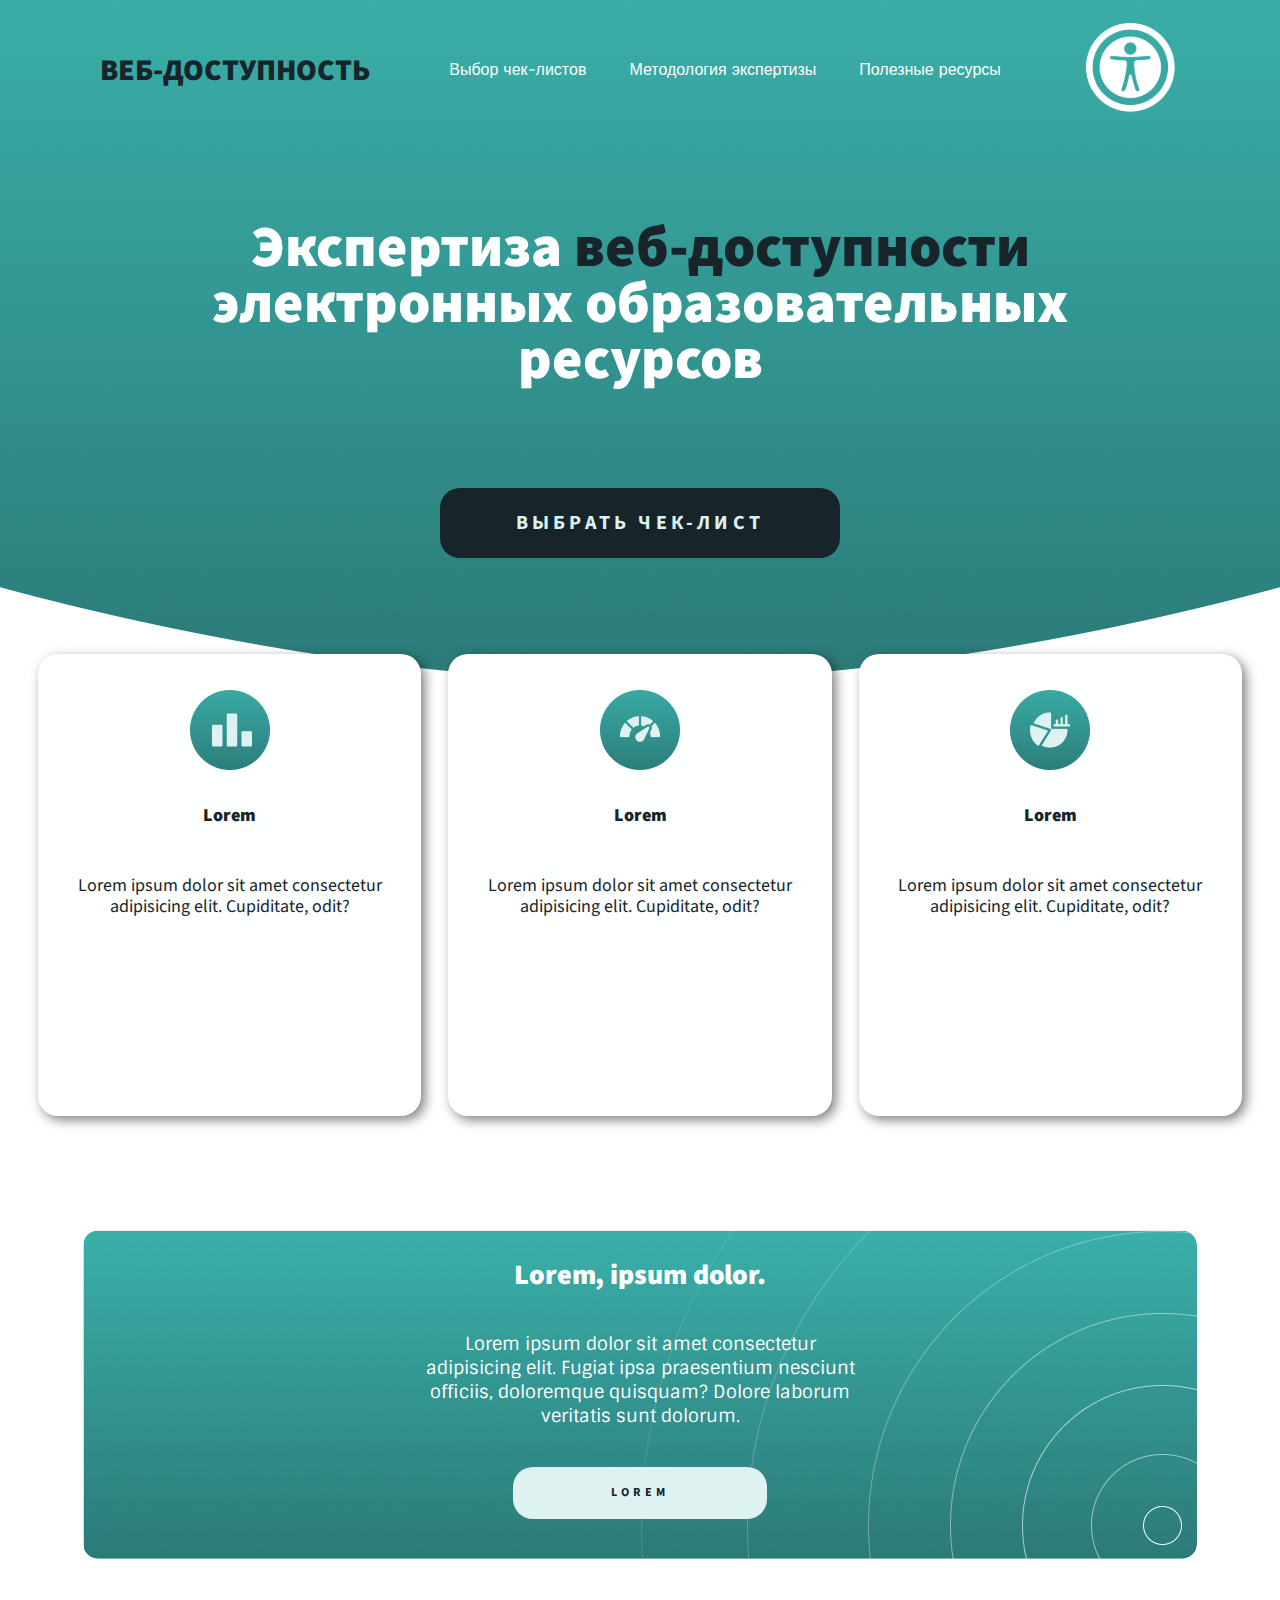
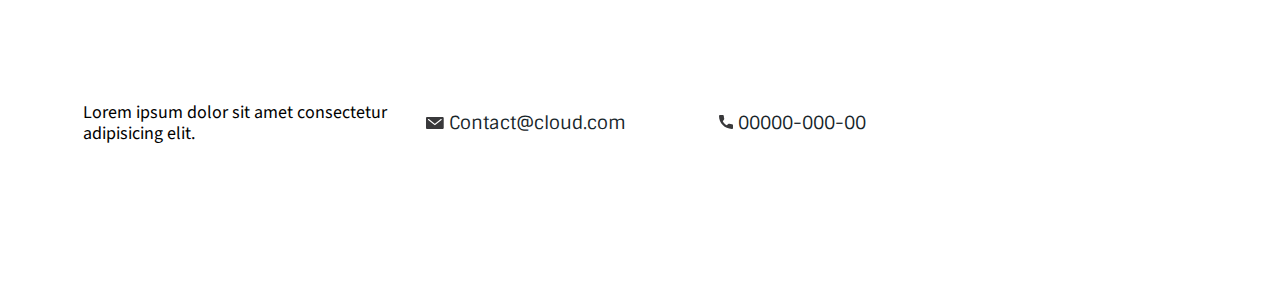
==== index.html @ 14527a28 "Change mobile adaptive" ====
<!DOCTYPE html>
<html lang="ru">
  <head>
    <meta charset="UTF-8" />
    <meta http-equiv="X-UA-Compatible" content="IE=edge" />
    <meta name="viewport" content="width=device-width, initial-scale=1.0" />
    <link rel="stylesheet" href="./css/style.css" />
    <link rel="stylesheet" href="./css/normalize.css" />
    <link rel="stylesheet" href="./scss/style.scss" />
    <title>UX_app</title>
  </head>
  <body>
    <header class="header">
      <div class="header__logo">Веб-доступность</div>
      <button class="header__m-menu" alt="icon mobile-menu"><svg width="50" height="50" viewBox="0 0 15 7" fill="none" xmlns="http://www.w3.org/2000/svg">
        <line y1="0.5" x2="10" y2="0.5" stroke="white"/>
        <line y1="3.5" x2="10" y2="3.5" stroke="white"/>
        <line y1="6.5" x2="10" y2="6.5" stroke="white"/>
        </svg>
        </button>
      <div class="header__menu">
        <div class="header__menu-item">Выбор чек-листов</div>
        <div class="header__menu-item">Методология экспертизы</div>
        <div class="header__menu-item">Полезные ресурсы</div>        
      </div>
      <button class="header__assebility">
        <img class="header__assebility-img" src="./img/assebility.svg" alt="logo: web-assebility"></img>
      </button>
    </header>
    <main class="main">
      <div class="main__title">Экспертиза <strong class="main__colorize">веб-доступности</strong>
        электронных образовательных
        ресурсов</div>
      <button class="main__button">Выбрать чек-лист</button>      
      <div class="main__cards">
        <div class="main__card">
          <img class="main__card-img" src="./img/icon1.png" alt="icon card 1">
          <div class="main__card-title">Lorem</div>
          <div class="main__card-text">Lorem ipsum dolor sit amet consectetur adipisicing elit. Cupiditate, odit?</div>          
        </div>
        <div class="main__card">
          <img class="main__card-img" src="./img/icon2.png" alt="icon card 2">
          <div class="main__card-title">Lorem</div>
          <div class="main__card-text">Lorem ipsum dolor sit amet consectetur adipisicing elit. Cupiditate, odit?</div>          
        </div>
        <div class="main__card">
          <img class="main__card-img" src="./img/icon3.png" alt="icon card 3">
          <div class="main__card-title">Lorem</div>
          <div class="main__card-text">Lorem ipsum dolor sit amet consectetur adipisicing elit. Cupiditate, odit?</div>          
        </div>
      </div>
      <div class="main__info">
        <div class="main__info-title">Lorem, ipsum dolor.</div>
        <div class="main__info-subtitle">Lorem ipsum dolor sit amet consectetur adipisicing elit. Fugiat ipsa praesentium nesciunt officiis, doloremque quisquam? Dolore laborum veritatis sunt dolorum.</div>
        <button class="main__info-button">Lorem</button>       
      </div>   
    </main>  
    <footer class="footer">
      <div class="footer__text">Lorem ipsum dolor sit amet consectetur adipisicing elit.</div>
      <div class="footer__contacts">
        <div class="footer__email">
          <img src="./img/email.svg" alt="icon email">
          Contact@cloud.com
        </div>
        <div class="footer__telephone">
          <img src="./img/tel.svg" alt="icon telephone">
          00000-000-00
        </div>                        
      </div>
    </footer>    
  </body>
  <script src= "js/script.js"></script>
</html>
---- css/style.css ----
@import url("https://fonts.googleapis.com/css2?family=Inter&family=Righteous&family=Sintony:wght@400;700&family=Source+Sans+Pro:wght@400;700;900&display=swap");
body {
  background: url(../img/BG.png) no-repeat top;
  font-family: "Source Sans Pro", sans-serif;
}

.header {
  margin-right: 100px;
  margin-left: 100px;
  margin-top: 20px;
  display: -webkit-box;
  display: -ms-flexbox;
  display: flex;
  -webkit-box-pack: justify;
      -ms-flex-pack: justify;
          justify-content: space-between;
  -webkit-box-align: center;
      -ms-flex-align: center;
          align-items: center;
  max-width: 100%;
}

@media (max-width: 1170px) {
  .header {
    margin-right: calc(20px + 80 * ((100vw - 320px) / 850));
  }
}

@media (max-width: 1170px) {
  .header {
    margin-left: calc(20px + 80 * ((100vw - 320px) / 850));
  }
}

@media (max-width: 1170px) {
  .header {
    margin-top: calc(5px + 15 * ((100vw - 320px) / 850));
  }
}

.header__logo {
  font-size: 30px;
  font-style: normal;
  font-weight: 900;
  line-height: 29px;
  text-transform: uppercase;
  color: #17252a;
}

@media (max-width: 1170px) {
  .header__logo {
    font-size: calc(8px + 22 * ((100vw - 320px) / 850));
  }
}

.header__m-menu {
  display: none;
}

@media (max-width: 992px) {
  .header__m-menu {
    display: block;
    background-color: transparent;
    border: none;
    width: 50px;
    height: 50px;
    margin-left: 45%;
    cursor: pointer;
  }
}

.header__menu {
  font-size: 16px;
  display: -webkit-box;
  display: -ms-flexbox;
  display: flex;
  -webkit-box-pack: justify;
      -ms-flex-pack: justify;
          justify-content: space-between;
  -webkit-box-align: center;
      -ms-flex-align: center;
          align-items: center;
  font-family: "Sintony", sans-serif;
  font-weight: normal;
  line-height: 24px;
  color: #feffff;
}

@media (max-width: 1170px) {
  .header__menu {
    font-size: calc(11px + 5 * ((100vw - 320px) / 850));
  }
}

@media (max-width: 992px) {
  .header__menu {
    position: absolute;
    right: 8%;
    top: 8%;
    padding: 15px;
    margin-left: 20px;
    -webkit-box-orient: vertical;
    -webkit-box-direction: normal;
        -ms-flex-direction: column;
            flex-direction: column;
    background-color: #feffff;
    color: #17252a;
    border-radius: 10px;
    opacity: 0;
    visibility: hidden;
    -webkit-transform: translateY(-20%);
            transform: translateY(-20%);
    -webkit-transition: opacity 0.5s, -webkit-transform 0.5s;
    transition: opacity 0.5s, -webkit-transform 0.5s;
    transition: opacity 0.5s, transform 0.5s;
    transition: opacity 0.5s, transform 0.5s, -webkit-transform 0.5s;
  }
}

.header__menu-item:not(:last-child) {
  padding-right: 43px;
}

@media (max-width: 1170px) {
  .header__menu-item:not(:last-child) {
    padding-right: calc(8px + 35 * ((100vw - 320px) / 850));
  }
}

@media (max-width: 992px) {
  .header__menu-item:not(:last-child) {
    padding: 0;
  }
}

.header__assebility {
  width: 100px;
  height: 100px;
  border-radius: 50%;
  border: none;
  background: transparent;
}

@media (max-width: 1170px) {
  .header__assebility {
    width: calc(40px + 60 * ((100vw - 320px) / 850));
  }
}

@media (max-width: 1170px) {
  .header__assebility {
    height: calc(40px + 60 * ((100vw - 320px) / 850));
  }
}

.header__assebility-img {
  -webkit-filter: hue-rotate(120deg) brightness(10);
          filter: hue-rotate(120deg) brightness(10);
  width: 90px;
  height: 90px;
}

@media (max-width: 1170px) {
  .header__assebility-img {
    width: calc(30px + 60 * ((100vw - 320px) / 850));
  }
}

@media (max-width: 1170px) {
  .header__assebility-img {
    height: calc(30px + 60 * ((100vw - 320px) / 850));
  }
}

.main {
  max-width: 1108px;
  margin-left: 165px;
  margin-right: 165px;
  font-family: "Source Sans Pro", sans-serif;
  display: -webkit-box;
  display: -ms-flexbox;
  display: flex;
  -webkit-box-orient: vertical;
  -webkit-box-direction: normal;
      -ms-flex-direction: column;
          flex-direction: column;
  -webkit-box-align: center;
      -ms-flex-align: center;
          align-items: center;
  margin: auto;
}

@media (max-width: 1170px) {
  .main {
    max-width: calc(300px + 808 * ((100vw - 320px) / 850));
  }
}

@media (max-width: 1170px) {
  .main {
    margin-left: calc(20px + 145 * ((100vw - 320px) / 850));
  }
}

@media (max-width: 1170px) {
  .main {
    margin-right: calc(20px + 145 * ((100vw - 320px) / 850));
  }
}

.main__title {
  font-size: 58px;
  margin-top: 100px;
  margin-bottom: 100px;
  font-weight: 900;
  line-height: 56px;
  color: #feffff;
  text-align: center;
}

@media (max-width: 1170px) {
  .main__title {
    font-size: calc(20px + 38 * ((100vw - 320px) / 850));
  }
}

@media (max-width: 1170px) {
  .main__title {
    margin-top: calc(30px + 70 * ((100vw - 320px) / 850));
  }
}

@media (max-width: 1170px) {
  .main__title {
    margin-bottom: calc(30px + 70 * ((100vw - 320px) / 850));
  }
}

.main__colorize {
  color: #17252a;
}

.main__button {
  width: 400px;
  height: 70px;
  background-color: #17252a;
  border-radius: 20px;
  border: none;
  font-weight: bold;
  font-size: 20px;
  line-height: 24px;
  text-align: center;
  letter-spacing: 4.2px;
  text-transform: uppercase;
  color: #def2f1;
}

@media (max-width: 1170px) {
  .main__button {
    width: calc(200px + 200 * ((100vw - 320px) / 850));
  }
}

@media (max-width: 1170px) {
  .main__button {
    height: calc(50px + 20 * ((100vw - 320px) / 850));
  }
}

@media (max-width: 1170px) {
  .main__button {
    font-size: calc(11px + 9 * ((100vw - 320px) / 850));
  }
}

.main__cards {
  margin-top: 96px;
  margin-left: 163px;
  margin-right: 163px;
  max-width: 94vw;
  display: -webkit-box;
  display: -ms-flexbox;
  display: flex;
  -webkit-box-pack: justify;
      -ms-flex-pack: justify;
          justify-content: space-between;
}

@media (max-width: 1170px) {
  .main__cards {
    margin-top: calc(50px + 46 * ((100vw - 320px) / 850));
  }
}

@media (max-width: 1170px) {
  .main__cards {
    margin-left: calc(60px + 103 * ((100vw - 320px) / 850));
  }
}

@media (max-width: 1170px) {
  .main__cards {
    margin-right: calc(60px + 103 * ((100vw - 320px) / 850));
  }
}

.main__card:not(:last-child) {
  margin-right: 27px;
}

@media (max-width: 1170px) {
  .main__card:not(:last-child) {
    margin-right: calc(10px + 17 * ((100vw - 320px) / 850));
  }
}

.main__card {
  width: 400px;
  height: 390px;
  padding: calc(15px + 35 * ((100vw - 320px) / 1600));
  background-color: #feffff;
  -webkit-box-shadow: 4px 4px 12px rgba(0, 0, 0, 0.5);
          box-shadow: 4px 4px 12px rgba(0, 0, 0, 0.5);
  border-radius: 20px;
  display: -webkit-box;
  display: -ms-flexbox;
  display: flex;
  -webkit-box-orient: vertical;
  -webkit-box-direction: normal;
      -ms-flex-direction: column;
          flex-direction: column;
  -webkit-box-align: center;
      -ms-flex-align: center;
          align-items: center;
}

@media (max-width: 1170px) {
  .main__card {
    width: calc(55px + 345 * ((100vw - 320px) / 850));
  }
}

@media (max-width: 1170px) {
  .main__card {
    height: calc(190px + 200 * ((100vw - 320px) / 850));
  }
}

.main__card-img {
  width: 80px;
  height: 80px;
}

@media (max-width: 1170px) {
  .main__card-img {
    width: calc(40px + 40 * ((100vw - 320px) / 850));
  }
}

@media (max-width: 1170px) {
  .main__card-img {
    height: calc(40px + 40 * ((100vw - 320px) / 850));
  }
}

.main__card-title {
  font-size: 18px;
  padding-top: 32px;
  font-weight: 900;
  line-height: 27px;
  text-align: center;
  color: #17252a;
}

@media (max-width: 1170px) {
  .main__card-title {
    font-size: calc(12px + 6 * ((100vw - 320px) / 850));
  }
}

@media (max-width: 1170px) {
  .main__card-title {
    padding-top: calc(15px + 17 * ((100vw - 320px) / 850));
  }
}

.main__card-text {
  font-size: 18px;
  padding-top: 47px;
  text-align: center;
  color: #17252a;
}

@media (max-width: 1170px) {
  .main__card-text {
    font-size: calc(12px + 6 * ((100vw - 320px) / 850));
  }
}

@media (max-width: 1170px) {
  .main__card-text {
    padding-top: calc(20px + 27 * ((100vw - 320px) / 850));
  }
}

.main__info {
  width: 1114px;
  height: 329px;
  margin-top: 114px;
  background: url(../img/BG-info.png) no-repeat;
  border-radius: 15px;
  display: -webkit-box;
  display: -ms-flexbox;
  display: flex;
  -webkit-box-orient: vertical;
  -webkit-box-direction: normal;
      -ms-flex-direction: column;
          flex-direction: column;
  -webkit-box-pack: justify;
      -ms-flex-pack: justify;
          justify-content: space-between;
  -webkit-box-align: center;
      -ms-flex-align: center;
          align-items: center;
}

@media (max-width: 1170px) {
  .main__info {
    width: calc(280px + 834 * ((100vw - 320px) / 850));
  }
}

@media (max-width: 1170px) {
  .main__info {
    height: calc(200px + 129 * ((100vw - 320px) / 850));
  }
}

@media (max-width: 1170px) {
  .main__info {
    margin-top: calc(60px + 54 * ((100vw - 320px) / 850));
  }
}

.main__info-title {
  padding-top: calc(7px + 33 * ((100vw - 320px) / 1600));
  font-size: 28px;
  font-weight: 900;
  line-height: 36px;
  text-align: center;
  letter-spacing: -0.1px;
  color: #feffff;
}

@media (max-width: 1170px) {
  .main__info-title {
    font-size: calc(14px + 14 * ((100vw - 320px) / 850));
  }
}

.main__info-subtitle {
  font-size: 18px;
  width: 441px;
  font-family: "Sintony", sans-serif;
  font-weight: normal;
  line-height: 24px;
  text-align: center;
  color: #feffff;
}

@media (max-width: 1170px) {
  .main__info-subtitle {
    font-size: calc(10px + 8 * ((100vw - 320px) / 850));
  }
}

@media (max-width: 1170px) {
  .main__info-subtitle {
    width: calc(300px + 141 * ((100vw - 320px) / 850));
  }
}

.main__info-button {
  width: 254px;
  height: 52px;
  margin-bottom: 40px;
  font-size: calc(8px + 7 * ((100vw - 320px) / 1600));
  font-family: "Source Sans Pro", sans-serif;
  background-color: #def2f1;
  border-radius: 20px;
  border: none;
  font-weight: bold;
  line-height: 24px;
  text-align: center;
  letter-spacing: 4.2px;
  text-transform: uppercase;
  color: #17252a;
}

@media (max-width: 1170px) {
  .main__info-button {
    width: calc(112px + 142 * ((100vw - 320px) / 850));
  }
}

@media (max-width: 1170px) {
  .main__info-button {
    height: calc(31px + 21 * ((100vw - 320px) / 850));
  }
}

@media (max-width: 1170px) {
  .main__info-button {
    margin-bottom: calc(20px + 20 * ((100vw - 320px) / 850));
  }
}

.footer {
  width: 1114px;
  height: 329px;
  display: -webkit-box;
  display: -ms-flexbox;
  display: flex;
  -webkit-box-align: center;
      -ms-flex-align: center;
          align-items: center;
  margin: auto;
}

@media (max-width: 1170px) {
  .footer {
    width: calc(280px + 834 * ((100vw - 320px) / 850));
  }
}

@media (max-width: 1170px) {
  .footer {
    height: calc(100px + 229 * ((100vw - 320px) / 850));
  }
}

.footer__text {
  width: 308px;
  font-size: 18px;
}

@media (max-width: 1170px) {
  .footer__text {
    width: calc(300px + 8 * ((100vw - 320px) / 850));
  }
}

@media (max-width: 1170px) {
  .footer__text {
    font-size: calc(10px + 8 * ((100vw - 320px) / 850));
  }
}

.footer__contacts {
  margin-left: 35px;
  font-size: 18px;
  display: -webkit-box;
  display: -ms-flexbox;
  display: flex;
  -webkit-box-pack: justify;
      -ms-flex-pack: justify;
          justify-content: space-between;
  font-family: "Sintony", sans-serif;
  line-height: 27px;
  color: #17252a;
}

@media (max-width: 1170px) {
  .footer__contacts {
    margin-left: calc(15px + 20 * ((100vw - 320px) / 850));
  }
}

@media (max-width: 1170px) {
  .footer__contacts {
    font-size: calc(8px + 10 * ((100vw - 320px) / 850));
  }
}

.footer__email {
  margin-right: 93px;
}

@media (max-width: 1170px) {
  .footer__email {
    margin-right: calc(13px + 80 * ((100vw - 320px) / 850));
  }
}

.footer__telephone {
  margin-right: 93px;
}

@media (max-width: 1170px) {
  .footer__telephone {
    margin-right: calc(13px + 80 * ((100vw - 320px) / 850));
  }
}

.hidden {
  display: none;
}

.is-open {
  opacity: 70%;
  visibility: visible;
  -webkit-transform: translateY(0);
          transform: translateY(0);
}
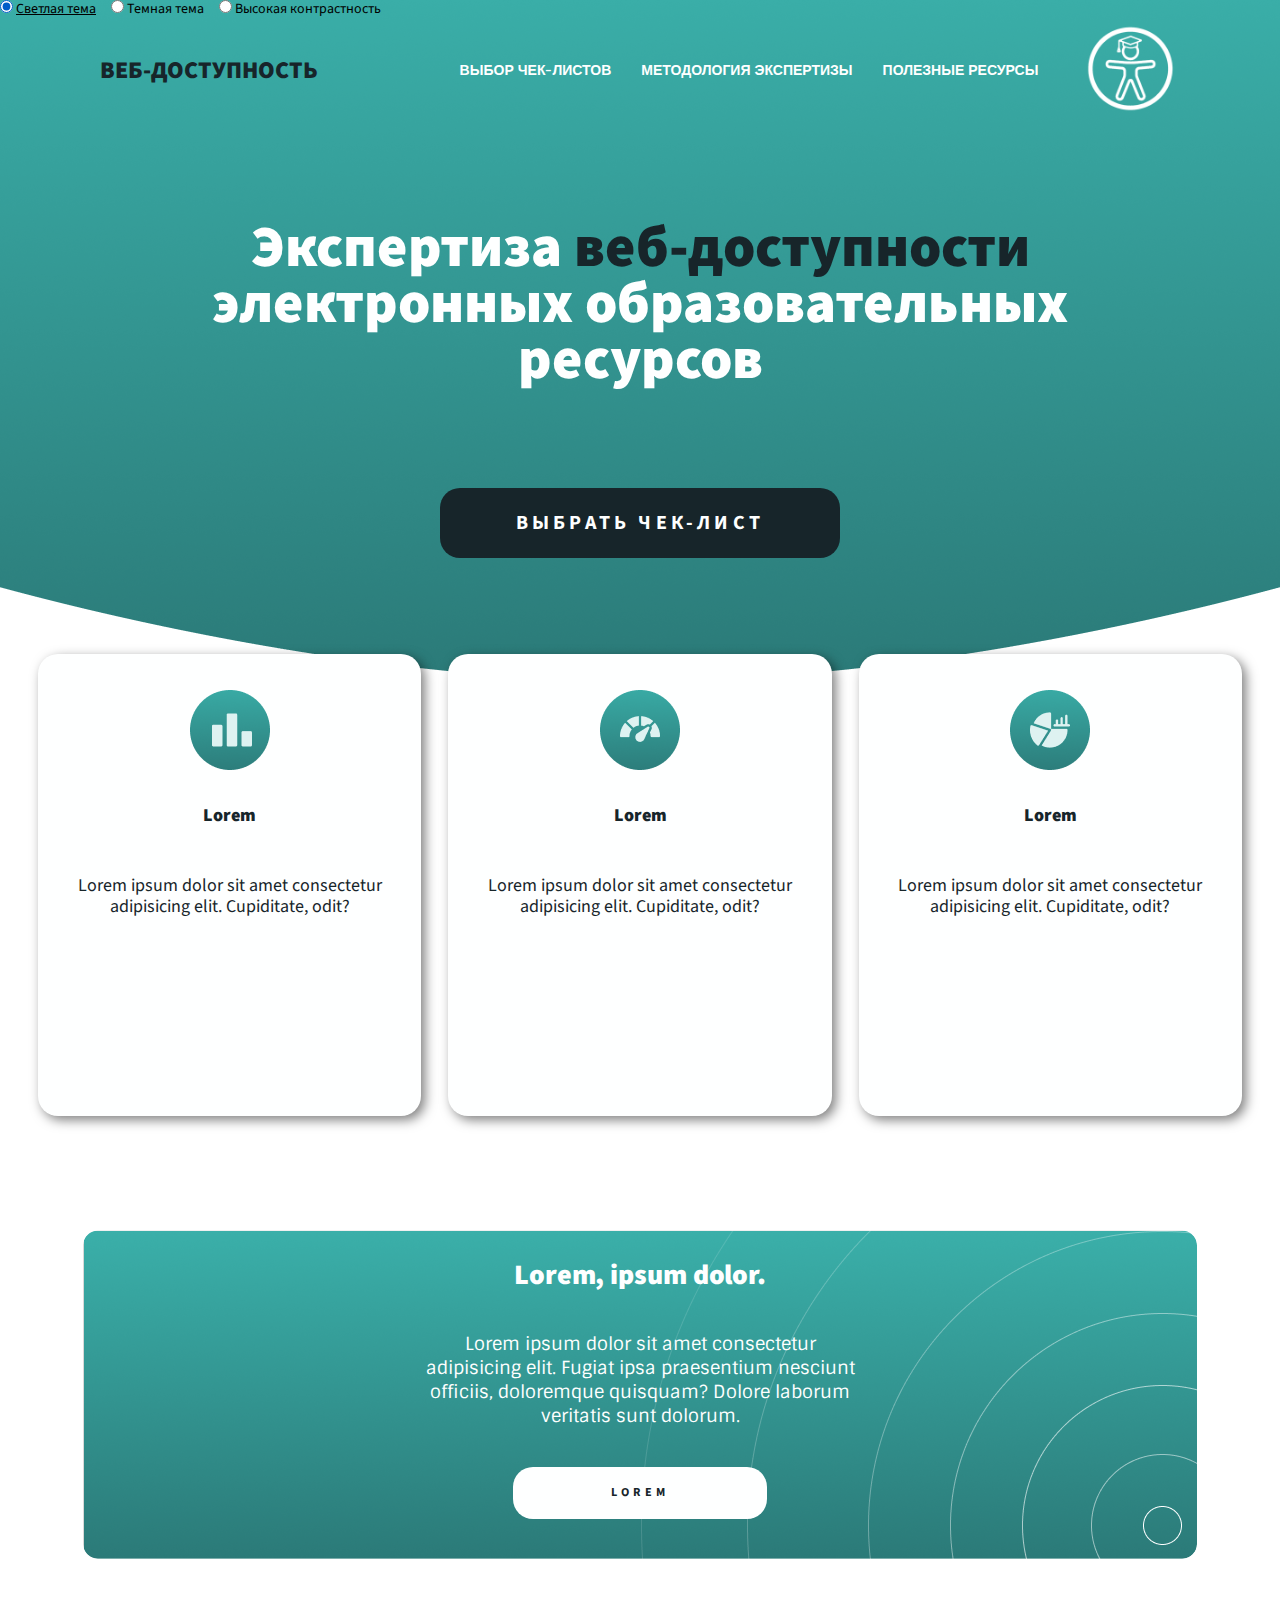
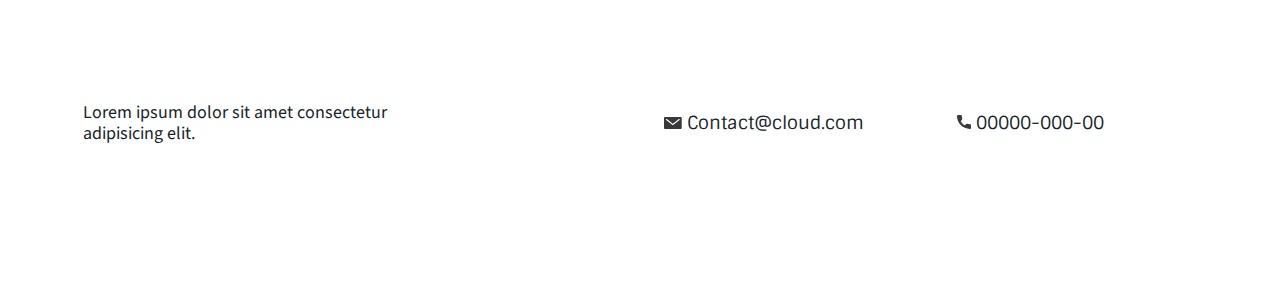
==== commit e0f22ac0: "Add themes, create check-page" ====
--- a/index.html
+++ b/index.html
@@ -9,9 +9,17 @@
     <link rel="stylesheet" href="./scss/style.scss" />
     <title>UX_app</title>
   </head>
-  <body>
+  <body id="main-page">
+    <div class="check-theme">
+      <input type="radio" name="theme" id="themeChoice1" value="light" class="theme-btn" checked>
+      <label for="themeChoice1" class="check-theme__label" id="themeChoice1-label">Светлая тема</label>
+      <input type="radio" name="theme" id="themeChoice2" value="dark" class="theme-btn" >
+      <label for="themeChoice2" class="check-theme__label" id="themeChoice2-label">Темная тема</label>
+      <input type="radio" name="theme" id="themeChoice3" value="contrast" class="theme-btn">
+      <label for="themeChoice3" class="check-theme__label" id="themeChoice3-label">Высокая контрастность</label>
+    </div>
     <header class="header">
-      <div class="header__logo">Веб-доступность</div>
+      <div class="header__logo"><a href="./index.html" class="link">Веб-доступность</a></div>
       <button class="header__m-menu" alt="icon mobile-menu"><svg width="50" height="50" viewBox="0 0 15 7" fill="none" xmlns="http://www.w3.org/2000/svg">
         <line y1="0.5" x2="10" y2="0.5" stroke="white"/>
         <line y1="3.5" x2="10" y2="3.5" stroke="white"/>
@@ -19,19 +27,20 @@
         </svg>
         </button>
       <div class="header__menu">
-        <div class="header__menu-item">Выбор чек-листов</div>
-        <div class="header__menu-item">Методология экспертизы</div>
-        <div class="header__menu-item">Полезные ресурсы</div>        
+        <div class="header__menu-item"><a class="link" href="./chek-page.html">Выбор чек-листов</a></div>
+        <div class="header__menu-item"><a href="#" class="link">Методология экспертизы</a></div>
+        <div class="header__menu-item"><a href="#" class="link">Полезные ресурсы</a></div>        
       </div>
-      <button class="header__assebility">
-        <img class="header__assebility-img" src="./img/assebility.svg" alt="logo: web-assebility"></img>
-      </button>
+        <button class="header__accessibility">
+          <img class="header__accessibility-img" src="./img/logo-ws.png" alt="логотип веб-доступности"></img>
+        </button>
+ 
     </header>
     <main class="main">
-      <div class="main__title">Экспертиза <strong class="main__colorize">веб-доступности</strong>
+      <div class="main__title">Экспертиза <strong class="colorize">веб-доступности</strong>
         электронных образовательных
         ресурсов</div>
-      <button class="main__button">Выбрать чек-лист</button>      
+      <button class="main__button" onclick="document.location='chek-page.html'">Выбрать чек-лист</button>      
       <div class="main__cards">
         <div class="main__card">
           <img class="main__card-img" src="./img/icon1.png" alt="icon card 1">
@@ -52,7 +61,7 @@
       <div class="main__info">
         <div class="main__info-title">Lorem, ipsum dolor.</div>
         <div class="main__info-subtitle">Lorem ipsum dolor sit amet consectetur adipisicing elit. Fugiat ipsa praesentium nesciunt officiis, doloremque quisquam? Dolore laborum veritatis sunt dolorum.</div>
-        <button class="main__info-button">Lorem</button>       
+        <button class="main__info-button" onclick="document.location='#'">Lorem</button>       
       </div>   
     </main>  
     <footer class="footer">
--- a/css/style.css
+++ b/css/style.css
@@ -1,13 +1,383 @@
 @import url("https://fonts.googleapis.com/css2?family=Inter&family=Righteous&family=Sintony:wght@400;700&family=Source+Sans+Pro:wght@400;700;900&display=swap");
+@import url("./light-mode.scss");
+.light-theme #main-page {
+  background: url(../img/BG.png) no-repeat top;
+}
+
+.light-theme #themeChoice1-label {
+  text-decoration: underline;
+}
+
+.light-theme #check-header {
+  background: url(../img/bg-check.png) no-repeat top;
+}
+
+.light-theme .header__logo {
+  color: #17252a;
+}
+
+.light-theme .header__menu {
+  color: #feffff;
+}
+
+@media (max-width: 992px) {
+  .light-theme .header__menu {
+    background-color: #feffff;
+    color: #17252a;
+  }
+}
+
+.light-theme .main__title {
+  color: #feffff;
+}
+
+.light-theme .main__button {
+  background-color: #17252a;
+  color: #feffff;
+}
+
+.light-theme .main__card {
+  background-color: #feffff;
+  -webkit-box-shadow: 4px 4px 12px rgba(0, 0, 0, 0.5);
+          box-shadow: 4px 4px 12px rgba(0, 0, 0, 0.5);
+}
+
+.light-theme .main__card-title {
+  color: #17252a;
+}
+
+.light-theme .main__card-text {
+  color: #17252a;
+}
+
+.light-theme .main__info {
+  background: url(../img/BG-info.png) no-repeat;
+}
+
+.light-theme .main__info-title {
+  color: #feffff;
+}
+
+.light-theme .main__info-subtitle {
+  color: #feffff;
+}
+
+.light-theme .main__info-button {
+  background-color: #feffff;
+  color: #17252a;
+}
+
+.light-theme .colorize {
+  color: #17252a;
+}
+
+.light-theme .main-check__title {
+  color: #2b7a78;
+}
+
+.light-theme .main-check__points-title {
+  color: #feffff;
+}
+
+.light-theme .main-check__points {
+  background-color: #2b7a78;
+}
+
+.light-theme .main-check__point {
+  background-color: #feffff;
+}
+
+.light-theme .main-check__point-label {
+  color: #17252a;
+}
+
+.light-theme .main-check__generate-btn {
+  color: #def2f1;
+  background-color: #17252a;
+}
+
+.light-theme .footer__text {
+  color: #17252a;
+}
+
+.light-theme .footer__contacts {
+  color: #17252a;
+}
+
+.dark-theme {
+  background-color: #17252a;
+}
+
+.dark-theme #main-page {
+  background: url(../img/BG.png) no-repeat top;
+}
+
+.dark-theme #themeChoice2-label {
+  text-decoration: underline;
+}
+
+.dark-theme #check-header {
+  background: url(../img/bg-check.png) no-repeat top;
+}
+
+.dark-theme .header__logo {
+  color: #17252a;
+}
+
+.dark-theme .header__menu {
+  color: #17252a;
+}
+
+@media (max-width: 1200px) {
+  .dark-theme .header__menu {
+    background-color: #17252a;
+    color: #feffff;
+  }
+}
+
+.dark-theme .main__title {
+  color: #17252a;
+}
+
+.dark-theme .main__button {
+  background-color: #17252a;
+  color: #c7c7c7;
+}
+
+.dark-theme .main__card {
+  background-color: #17252a;
+  -webkit-box-shadow: 1px 1px 15px rgba(255, 255, 255, 0.5);
+          box-shadow: 1px 1px 15px rgba(255, 255, 255, 0.5);
+}
+
+.dark-theme .main__card-title {
+  color: #feffff;
+}
+
+.dark-theme .main__card-text {
+  color: #feffff;
+}
+
+.dark-theme .main__info {
+  background: url(../img/BG-info.png) no-repeat;
+}
+
+.dark-theme .main__info-title {
+  color: #17252a;
+}
+
+.dark-theme .main__info-subtitle {
+  color: #17252a;
+}
+
+.dark-theme .main__info-button {
+  background-color: #17252a;
+  color: #feffff;
+}
+
+.dark-theme .colorize {
+  color: #feffff;
+}
+
+.dark-theme .main-check__btn-back {
+  -webkit-filter: invert(100);
+          filter: invert(100);
+}
+
+.dark-theme .main-check__title {
+  color: #feffff;
+}
+
+.dark-theme .main-check__points-title {
+  color: #17252a;
+}
+
+.dark-theme .main-check__points {
+  background-color: #225f5d;
+}
+
+.dark-theme .main-check__point {
+  background-color: #17252a;
+}
+
+.dark-theme .main-check .point-info-img {
+  -webkit-filter: invert(100);
+          filter: invert(100);
+}
+
+.dark-theme .main-check__point-label {
+  color: #feffff;
+}
+
+.dark-theme .main-check__generate-btn {
+  color: #def2f1;
+  background-color: #17252a;
+}
+
+.dark-theme .footer__text {
+  color: #feffff;
+}
+
+.dark-theme .footer__contacts {
+  color: #feffff;
+}
+
+.contrast-theme {
+  background-color: black;
+}
+
+.contrast-theme .check-theme {
+  color: lime;
+}
+
+.contrast-theme #themeChoice3-label {
+  text-decoration: underline;
+}
+
+.contrast-theme .header {
+  background-color: black;
+  border-bottom: 1px solid white;
+}
+
+.contrast-theme .header__logo {
+  color: yellow;
+}
+
+.contrast-theme .header__menu {
+  color: orange;
+}
+
+@media (max-width: 1200px) {
+  .contrast-theme .header__menu {
+    background-color: black;
+    color: yellow;
+  }
+}
+
+.contrast-theme .main__title {
+  color: yellow;
+}
+
+.contrast-theme .main__button {
+  background-color: red;
+  color: white;
+}
+
+.contrast-theme .main__card {
+  background-color: black;
+  -webkit-box-shadow: 1px 1px 15px rgba(255, 255, 255, 0.5);
+          box-shadow: 1px 1px 15px rgba(255, 255, 255, 0.5);
+}
+
+.contrast-theme .main__card-title {
+  color: yellow;
+}
+
+.contrast-theme .main__card-text {
+  color: lime;
+}
+
+.contrast-theme .main__info {
+  background-color: black;
+  border: 2px solid white;
+}
+
+.contrast-theme .main__info-title {
+  color: yellow;
+}
+
+.contrast-theme .main__info-subtitle {
+  color: lime;
+}
+
+.contrast-theme .main__info-button {
+  background-color: red;
+  color: white;
+}
+
+.contrast-theme .colorize {
+  color: lime;
+}
+
+.contrast-theme .main-check__btn-back {
+  -webkit-filter: invert(100);
+          filter: invert(100);
+}
+
+.contrast-theme .main-check__title {
+  color: red;
+}
+
+.contrast-theme .main-check__points-title {
+  color: lime;
+}
+
+.contrast-theme .main-check__point-label {
+  color: orange;
+}
+
+.contrast-theme .main-check__points-title {
+  color: yellow;
+}
+
+.contrast-theme .main-check .point-info-img {
+  -webkit-filter: invert(100);
+          filter: invert(100);
+}
+
+.contrast-theme .main-check__points {
+  background-color: black;
+  border: 1px solid white;
+}
+
+.contrast-theme .main-check__point {
+  border: 1px solid white;
+}
+
+.contrast-theme .main-check__generate-btn {
+  color: white;
+  background-color: red;
+}
+
+.contrast-theme .footer__text {
+  color: yellow;
+}
+
+.contrast-theme .footer__contacts {
+  color: yellow;
+}
+
 body {
-  background: url(../img/BG.png) no-repeat top;
   font-family: "Source Sans Pro", sans-serif;
 }
 
+.check-theme {
+  position: absolute;
+  top: 0;
+  left: 0;
+  font-size: 14px;
+}
+
+@media (max-width: 1170px) {
+  .check-theme {
+    font-size: calc(10px + 4 * ((100vw - 320px) / 850));
+  }
+}
+
+.check-theme__label {
+  margin-right: 12px;
+}
+
+@media (max-width: 1170px) {
+  .check-theme__label {
+    margin-right: calc(8px + 4 * ((100vw - 320px) / 850));
+  }
+}
+
 .header {
-  margin-right: 100px;
-  margin-left: 100px;
-  margin-top: 20px;
+  padding-right: 100px;
+  padding-left: 100px;
+  padding-top: 20px;
   display: -webkit-box;
   display: -ms-flexbox;
   display: flex;
@@ -22,34 +392,33 @@
 
 @media (max-width: 1170px) {
   .header {
-    margin-right: calc(20px + 80 * ((100vw - 320px) / 850));
+    padding-right: calc(20px + 80 * ((100vw - 320px) / 850));
   }
 }
 
 @media (max-width: 1170px) {
   .header {
-    margin-left: calc(20px + 80 * ((100vw - 320px) / 850));
+    padding-left: calc(20px + 80 * ((100vw - 320px) / 850));
   }
 }
 
 @media (max-width: 1170px) {
   .header {
-    margin-top: calc(5px + 15 * ((100vw - 320px) / 850));
+    padding-top: calc(5px + 15 * ((100vw - 320px) / 850));
   }
 }
 
 .header__logo {
-  font-size: 30px;
+  font-size: 24px;
   font-style: normal;
   font-weight: 900;
   line-height: 29px;
   text-transform: uppercase;
-  color: #17252a;
 }
 
 @media (max-width: 1170px) {
   .header__logo {
-    font-size: calc(8px + 22 * ((100vw - 320px) / 850));
+    font-size: calc(8px + 16 * ((100vw - 320px) / 850));
   }
 }
 
@@ -57,7 +426,7 @@
   display: none;
 }
 
-@media (max-width: 992px) {
+@media (max-width: 1200px) {
   .header__m-menu {
     display: block;
     background-color: transparent;
@@ -66,11 +435,13 @@
     height: 50px;
     margin-left: 45%;
     cursor: pointer;
+    z-index: 9;
   }
 }
 
 .header__menu {
-  font-size: 16px;
+  font-size: 14px;
+  margin-left: 100px;
   display: -webkit-box;
   display: -ms-flexbox;
   display: flex;
@@ -81,30 +452,33 @@
       -ms-flex-align: center;
           align-items: center;
   font-family: "Sintony", sans-serif;
-  font-weight: normal;
+  font-weight: bold;
+  text-transform: uppercase;
   line-height: 24px;
-  color: #feffff;
 }
 
 @media (max-width: 1170px) {
   .header__menu {
-    font-size: calc(11px + 5 * ((100vw - 320px) / 850));
-  }
-}
-
-@media (max-width: 992px) {
+    font-size: calc(7px + 7 * ((100vw - 320px) / 850));
+  }
+}
+
+@media (max-width: 1170px) {
+  .header__menu {
+    margin-left: calc(7px + 93 * ((100vw - 320px) / 850));
+  }
+}
+
+@media (max-width: 1200px) {
   .header__menu {
     position: absolute;
-    right: 8%;
-    top: 8%;
+    left: 70%;
+    top: 70px;
     padding: 15px;
-    margin-left: 20px;
     -webkit-box-orient: vertical;
     -webkit-box-direction: normal;
         -ms-flex-direction: column;
             flex-direction: column;
-    background-color: #feffff;
-    color: #17252a;
     border-radius: 10px;
     opacity: 0;
     visibility: hidden;
@@ -117,23 +491,29 @@
   }
 }
 
+@media (max-width: 1200px) and (max-width: 1170px) {
+  .header__menu {
+    top: calc(55px + 15 * ((100vw - 320px) / 850));
+  }
+}
+
 .header__menu-item:not(:last-child) {
-  padding-right: 43px;
+  padding-right: 30px;
 }
 
 @media (max-width: 1170px) {
   .header__menu-item:not(:last-child) {
-    padding-right: calc(8px + 35 * ((100vw - 320px) / 850));
-  }
-}
-
-@media (max-width: 992px) {
+    padding-right: calc(8px + 22 * ((100vw - 320px) / 850));
+  }
+}
+
+@media (max-width: 1200px) {
   .header__menu-item:not(:last-child) {
     padding: 0;
   }
 }
 
-.header__assebility {
+.header__accessibility {
   width: 100px;
   height: 100px;
   border-radius: 50%;
@@ -142,18 +522,18 @@
 }
 
 @media (max-width: 1170px) {
-  .header__assebility {
+  .header__accessibility {
     width: calc(40px + 60 * ((100vw - 320px) / 850));
   }
 }
 
 @media (max-width: 1170px) {
-  .header__assebility {
+  .header__accessibility {
     height: calc(40px + 60 * ((100vw - 320px) / 850));
   }
 }
 
-.header__assebility-img {
+.header__accessibility-img {
   -webkit-filter: hue-rotate(120deg) brightness(10);
           filter: hue-rotate(120deg) brightness(10);
   width: 90px;
@@ -161,13 +541,13 @@
 }
 
 @media (max-width: 1170px) {
-  .header__assebility-img {
+  .header__accessibility-img {
     width: calc(30px + 60 * ((100vw - 320px) / 850));
   }
 }
 
 @media (max-width: 1170px) {
-  .header__assebility-img {
+  .header__accessibility-img {
     height: calc(30px + 60 * ((100vw - 320px) / 850));
   }
 }
@@ -214,7 +594,6 @@
   margin-bottom: 100px;
   font-weight: 900;
   line-height: 56px;
-  color: #feffff;
   text-align: center;
 }
 
@@ -234,16 +613,11 @@
   .main__title {
     margin-bottom: calc(30px + 70 * ((100vw - 320px) / 850));
   }
-}
-
-.main__colorize {
-  color: #17252a;
 }
 
 .main__button {
   width: 400px;
   height: 70px;
-  background-color: #17252a;
   border-radius: 20px;
   border: none;
   font-weight: bold;
@@ -252,7 +626,6 @@
   text-align: center;
   letter-spacing: 4.2px;
   text-transform: uppercase;
-  color: #def2f1;
 }
 
 @media (max-width: 1170px) {
@@ -318,9 +691,6 @@
   width: 400px;
   height: 390px;
   padding: calc(15px + 35 * ((100vw - 320px) / 1600));
-  background-color: #feffff;
-  -webkit-box-shadow: 4px 4px 12px rgba(0, 0, 0, 0.5);
-          box-shadow: 4px 4px 12px rgba(0, 0, 0, 0.5);
   border-radius: 20px;
   display: -webkit-box;
   display: -ms-flexbox;
@@ -369,7 +739,6 @@
   font-weight: 900;
   line-height: 27px;
   text-align: center;
-  color: #17252a;
 }
 
 @media (max-width: 1170px) {
@@ -388,7 +757,6 @@
   font-size: 18px;
   padding-top: 47px;
   text-align: center;
-  color: #17252a;
 }
 
 @media (max-width: 1170px) {
@@ -407,7 +775,6 @@
   width: 1114px;
   height: 329px;
   margin-top: 114px;
-  background: url(../img/BG-info.png) no-repeat;
   border-radius: 15px;
   display: -webkit-box;
   display: -ms-flexbox;
@@ -449,7 +816,6 @@
   line-height: 36px;
   text-align: center;
   letter-spacing: -0.1px;
-  color: #feffff;
 }
 
 @media (max-width: 1170px) {
@@ -465,7 +831,6 @@
   font-weight: normal;
   line-height: 24px;
   text-align: center;
-  color: #feffff;
 }
 
 @media (max-width: 1170px) {
@@ -486,7 +851,6 @@
   margin-bottom: 40px;
   font-size: calc(8px + 7 * ((100vw - 320px) / 1600));
   font-family: "Source Sans Pro", sans-serif;
-  background-color: #def2f1;
   border-radius: 20px;
   border: none;
   font-weight: bold;
@@ -494,7 +858,6 @@
   text-align: center;
   letter-spacing: 4.2px;
   text-transform: uppercase;
-  color: #17252a;
 }
 
 @media (max-width: 1170px) {
@@ -512,6 +875,350 @@
 @media (max-width: 1170px) {
   .main__info-button {
     margin-bottom: calc(20px + 20 * ((100vw - 320px) / 850));
+  }
+}
+
+.main-check__back-panel {
+  max-width: 1114px;
+  padding-top: 30px;
+  margin: auto;
+  display: -webkit-box;
+  display: -ms-flexbox;
+  display: flex;
+  -webkit-box-orient: vertical;
+  -webkit-box-direction: normal;
+      -ms-flex-direction: column;
+          flex-direction: column;
+}
+
+@media (max-width: 1170px) {
+  .main-check__back-panel {
+    max-width: calc(500px + 614 * ((100vw - 320px) / 850));
+  }
+}
+
+@media (max-width: 1170px) {
+  .main-check__back-panel {
+    padding-top: calc(10px + 20 * ((100vw - 320px) / 850));
+  }
+}
+
+.main-check__back-container {
+  display: -webkit-box;
+  display: -ms-flexbox;
+  display: flex;
+  -webkit-box-align: center;
+      -ms-flex-align: center;
+          align-items: center;
+}
+
+.main-check__btn-back {
+  width: 60px;
+  height: 60px;
+  background: none;
+  border: none;
+}
+
+@media (max-width: 1170px) {
+  .main-check__btn-back {
+    width: calc(20px + 40 * ((100vw - 320px) / 850));
+  }
+}
+
+@media (max-width: 1170px) {
+  .main-check__btn-back {
+    height: calc(20px + 40 * ((100vw - 320px) / 850));
+  }
+}
+
+.main-check .button-back {
+  width: 60px;
+  height: 60px;
+}
+
+@media (max-width: 1170px) {
+  .main-check .button-back {
+    width: calc(20px + 40 * ((100vw - 320px) / 850));
+  }
+}
+
+@media (max-width: 1170px) {
+  .main-check .button-back {
+    height: calc(20px + 40 * ((100vw - 320px) / 850));
+  }
+}
+
+.main-check__title {
+  font-size: 26px;
+  margin-left: 66px;
+  font-family: "Source Sans Pro", sans-serif;
+  font-weight: bold;
+  text-transform: uppercase;
+}
+
+@media (max-width: 1170px) {
+  .main-check__title {
+    font-size: calc(8px + 18 * ((100vw - 320px) / 850));
+  }
+}
+
+@media (max-width: 1170px) {
+  .main-check__title {
+    margin-left: calc(30px + 36 * ((100vw - 320px) / 850));
+  }
+}
+
+.main-check__points {
+  max-width: 1114px;
+  margin-top: 30px;
+  border-radius: 50px;
+  margin-left: 5px;
+  margin-right: 5px;
+  display: -webkit-box;
+  display: -ms-flexbox;
+  display: flex;
+  -webkit-box-orient: vertical;
+  -webkit-box-direction: normal;
+      -ms-flex-direction: column;
+          flex-direction: column;
+  -webkit-box-align: center;
+      -ms-flex-align: center;
+          align-items: center;
+}
+
+@media (max-width: 1170px) {
+  .main-check__points {
+    max-width: calc(500px + 614 * ((100vw - 320px) / 850));
+  }
+}
+
+@media (max-width: 1170px) {
+  .main-check__points {
+    margin-top: calc(10px + 20 * ((100vw - 320px) / 850));
+  }
+}
+
+@media (max-width: 1170px) {
+  .main-check__points {
+    border-radius: calc(30px + 20 * ((100vw - 320px) / 850));
+  }
+}
+
+.main-check__points-title {
+  font-size: 32px;
+  width: 755px;
+  margin-top: 40px;
+  margin-bottom: 20px;
+  line-height: 56px;
+  font-family: "Source Sans Pro", sans-serif;
+  font-weight: 900;
+  text-align: center;
+}
+
+@media (max-width: 1170px) {
+  .main-check__points-title {
+    font-size: calc(10px + 22 * ((100vw - 320px) / 850));
+  }
+}
+
+@media (max-width: 1170px) {
+  .main-check__points-title {
+    width: calc(300px + 455 * ((100vw - 320px) / 850));
+  }
+}
+
+@media (max-width: 1170px) {
+  .main-check__points-title {
+    margin-top: calc(10px + 30 * ((100vw - 320px) / 850));
+  }
+}
+
+@media (max-width: 1170px) {
+  .main-check__points-title {
+    margin-bottom: calc(5px + 15 * ((100vw - 320px) / 850));
+  }
+}
+
+@media (max-width: 1170px) {
+  .main-check__points-title {
+    line-height: calc(20px + 36 * ((100vw - 320px) / 850));
+  }
+}
+
+.main-check__point {
+  width: 755px;
+  height: 50px;
+  padding-top: 7px;
+  padding-bottom: 7px;
+  padding-left: 10px;
+  padding-right: 10px;
+  margin-top: 25px;
+  border-radius: 30px;
+  display: -webkit-box;
+  display: -ms-flexbox;
+  display: flex;
+  -webkit-box-pack: justify;
+      -ms-flex-pack: justify;
+          justify-content: space-between;
+  -webkit-box-align: center;
+      -ms-flex-align: center;
+          align-items: center;
+}
+
+@media (max-width: 1170px) {
+  .main-check__point {
+    width: calc(300px + 455 * ((100vw - 320px) / 850));
+  }
+}
+
+@media (max-width: 1170px) {
+  .main-check__point {
+    height: calc(20px + 30 * ((100vw - 320px) / 850));
+  }
+}
+
+@media (max-width: 1170px) {
+  .main-check__point {
+    padding-top: calc(3px + 4 * ((100vw - 320px) / 850));
+  }
+}
+
+@media (max-width: 1170px) {
+  .main-check__point {
+    padding-bottom: calc(3px + 4 * ((100vw - 320px) / 850));
+  }
+}
+
+@media (max-width: 1170px) {
+  .main-check__point {
+    padding-left: calc(5px + 5 * ((100vw - 320px) / 850));
+  }
+}
+
+@media (max-width: 1170px) {
+  .main-check__point {
+    padding-right: calc(5px + 5 * ((100vw - 320px) / 850));
+  }
+}
+
+@media (max-width: 1170px) {
+  .main-check__point {
+    margin-top: calc(15px + 10 * ((100vw - 320px) / 850));
+  }
+}
+
+@media (max-width: 1170px) {
+  .main-check__point {
+    border-radius: calc(10px + 20 * ((100vw - 320px) / 850));
+  }
+}
+
+.main-check .check-box {
+  width: 35px;
+  height: 35px;
+}
+
+@media (max-width: 1170px) {
+  .main-check .check-box {
+    width: calc(15px + 20 * ((100vw - 320px) / 850));
+  }
+}
+
+@media (max-width: 1170px) {
+  .main-check .check-box {
+    height: calc(15px + 20 * ((100vw - 320px) / 850));
+  }
+}
+
+.main-check__point-info {
+  width: 40px;
+  height: 40px;
+}
+
+@media (max-width: 1170px) {
+  .main-check__point-info {
+    width: calc(20px + 20 * ((100vw - 320px) / 850));
+  }
+}
+
+@media (max-width: 1170px) {
+  .main-check__point-info {
+    height: calc(20px + 20 * ((100vw - 320px) / 850));
+  }
+}
+
+.main-check__point-label {
+  font-size: 24px;
+  font-family: "Sintony", sans-serif;
+  font-weight: bold;
+  line-height: 56px;
+}
+
+@media (max-width: 1170px) {
+  .main-check__point-label {
+    font-size: calc(8px + 16 * ((100vw - 320px) / 850));
+  }
+}
+
+.main-check .point-info-img {
+  width: 40px;
+  height: 40px;
+}
+
+@media (max-width: 1170px) {
+  .main-check .point-info-img {
+    width: calc(20px + 20 * ((100vw - 320px) / 850));
+  }
+}
+
+@media (max-width: 1170px) {
+  .main-check .point-info-img {
+    height: calc(20px + 20 * ((100vw - 320px) / 850));
+  }
+}
+
+.main-check__generate-btn {
+  width: 755px;
+  height: 90px;
+  margin-top: 70px;
+  margin-bottom: 70px;
+  font-size: 26px;
+  border-radius: 20px;
+  border: none;
+  font-family: "Source Sans Pro", sans-serif;
+  font-weight: bold;
+  letter-spacing: 4.2px;
+  text-transform: uppercase;
+  line-height: 24px;
+}
+
+@media (max-width: 1170px) {
+  .main-check__generate-btn {
+    width: calc(300px + 455 * ((100vw - 320px) / 850));
+  }
+}
+
+@media (max-width: 1170px) {
+  .main-check__generate-btn {
+    height: calc(40px + 50 * ((100vw - 320px) / 850));
+  }
+}
+
+@media (max-width: 1170px) {
+  .main-check__generate-btn {
+    margin-top: calc(50px + 20 * ((100vw - 320px) / 850));
+  }
+}
+
+@media (max-width: 1170px) {
+  .main-check__generate-btn {
+    margin-bottom: calc(50px + 20 * ((100vw - 320px) / 850));
+  }
+}
+
+@media (max-width: 1170px) {
+  .main-check__generate-btn {
+    font-size: calc(8px + 18 * ((100vw - 320px) / 850));
   }
 }
 
@@ -524,6 +1231,9 @@
   -webkit-box-align: center;
       -ms-flex-align: center;
           align-items: center;
+  -webkit-box-pack: justify;
+      -ms-flex-pack: justify;
+          justify-content: space-between;
   margin: auto;
 }
 
@@ -562,12 +1272,11 @@
   display: -webkit-box;
   display: -ms-flexbox;
   display: flex;
-  -webkit-box-pack: justify;
-      -ms-flex-pack: justify;
-          justify-content: space-between;
+  -webkit-box-pack: end;
+      -ms-flex-pack: end;
+          justify-content: flex-end;
   font-family: "Sintony", sans-serif;
   line-height: 27px;
-  color: #17252a;
 }
 
 @media (max-width: 1170px) {
@@ -612,3 +1321,13 @@
   -webkit-transform: translateY(0);
           transform: translateY(0);
 }
+
+.link {
+  text-decoration: none;
+  cursor: pointer;
+  color: inherit;
+}
+
+button {
+  cursor: pointer;
+}
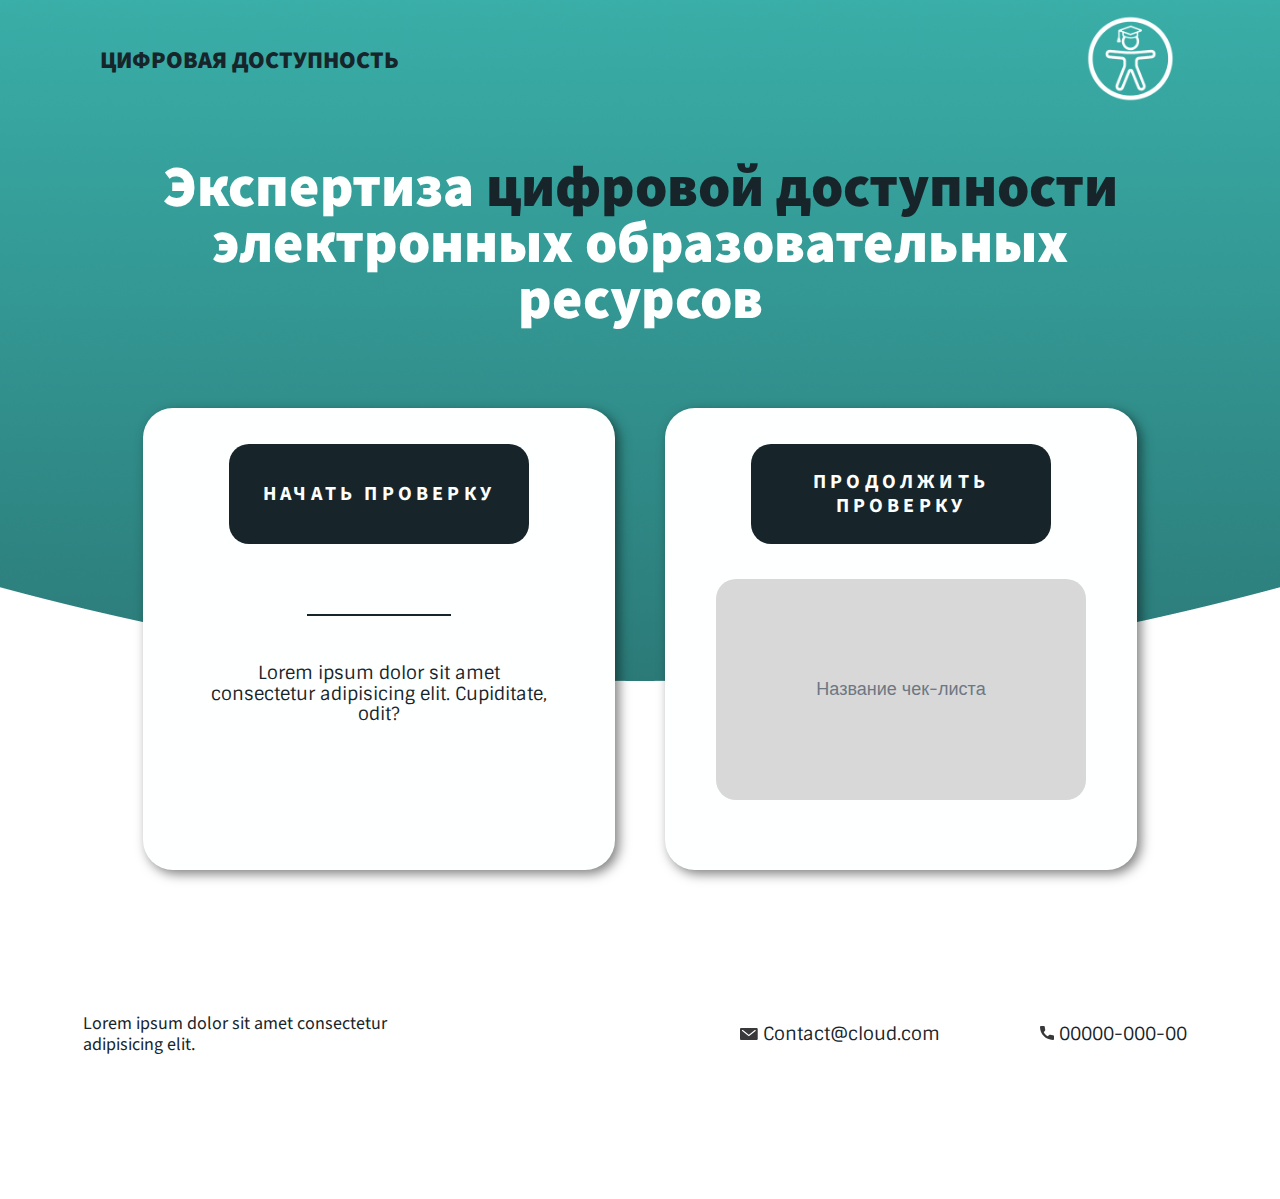
==== commit 1ecbaf9e: "Change all pages" ====
--- a/index.html
+++ b/index.html
@@ -7,63 +7,39 @@
     <link rel="stylesheet" href="./css/style.css" />
     <link rel="stylesheet" href="./css/normalize.css" />
     <link rel="stylesheet" href="./scss/style.scss" />
+    <script src= "js/jquery-3.6.0.min.js"></script>
     <title>UX_app</title>
   </head>
   <body id="main-page">
-    <div class="check-theme">
-      <input type="radio" name="theme" id="themeChoice1" value="light" class="theme-btn" checked>
-      <label for="themeChoice1" class="check-theme__label" id="themeChoice1-label">Светлая тема</label>
-      <input type="radio" name="theme" id="themeChoice2" value="dark" class="theme-btn" >
-      <label for="themeChoice2" class="check-theme__label" id="themeChoice2-label">Темная тема</label>
-      <input type="radio" name="theme" id="themeChoice3" value="contrast" class="theme-btn">
-      <label for="themeChoice3" class="check-theme__label" id="themeChoice3-label">Высокая контрастность</label>
-    </div>
+    <!-- header -->
     <header class="header">
-      <div class="header__logo"><a href="./index.html" class="link">Веб-доступность</a></div>
-      <button class="header__m-menu" alt="icon mobile-menu"><svg width="50" height="50" viewBox="0 0 15 7" fill="none" xmlns="http://www.w3.org/2000/svg">
-        <line y1="0.5" x2="10" y2="0.5" stroke="white"/>
-        <line y1="3.5" x2="10" y2="3.5" stroke="white"/>
-        <line y1="6.5" x2="10" y2="6.5" stroke="white"/>
-        </svg>
-        </button>
-      <div class="header__menu">
-        <div class="header__menu-item"><a class="link" href="./chek-page.html">Выбор чек-листов</a></div>
-        <div class="header__menu-item"><a href="#" class="link">Методология экспертизы</a></div>
-        <div class="header__menu-item"><a href="#" class="link">Полезные ресурсы</a></div>        
-      </div>
+      <div class="header__logo"><a href="./index.html" class="link">Цифровая доступность</a></div>
         <button class="header__accessibility">
-          <img class="header__accessibility-img" src="./img/logo-ws.png" alt="логотип веб-доступности"></img>
-        </button>
- 
+          <img class="header__accessibility-img" src="./img/logo-ws.png" alt="логотип цифровой доступности"></img>
+        </button> 
     </header>
+    <!-- /header -->
+    <!-- main -->
     <main class="main">
-      <div class="main__title">Экспертиза <strong class="colorize">веб-доступности</strong>
+      <div class="main__title">Экспертиза <strong class="colorize">цифровой доступности</strong>
         электронных образовательных
-        ресурсов</div>
-      <button class="main__button" onclick="document.location='chek-page.html'">Выбрать чек-лист</button>      
+        ресурсов</div>   
       <div class="main__cards">
         <div class="main__card">
-          <img class="main__card-img" src="./img/icon1.png" alt="icon card 1">
-          <div class="main__card-title">Lorem</div>
+          <!-- При нажатии на кнопку открывается модалка с заполнением -->
+          <button class="main__button-new">Начать проверку</button>   
+          <svg width="144" height="2" viewBox="0 0 144 2" fill="none" xmlns="http://www.w3.org/2000/svg">
+            <path d="M0 1L144 1" stroke="#17252A" stroke-width="2"/>
+            </svg>            
           <div class="main__card-text">Lorem ipsum dolor sit amet consectetur adipisicing elit. Cupiditate, odit?</div>          
         </div>
-        <div class="main__card">
-          <img class="main__card-img" src="./img/icon2.png" alt="icon card 2">
-          <div class="main__card-title">Lorem</div>
-          <div class="main__card-text">Lorem ipsum dolor sit amet consectetur adipisicing elit. Cupiditate, odit?</div>          
-        </div>
-        <div class="main__card">
-          <img class="main__card-img" src="./img/icon3.png" alt="icon card 3">
-          <div class="main__card-title">Lorem</div>
-          <div class="main__card-text">Lorem ipsum dolor sit amet consectetur adipisicing elit. Cupiditate, odit?</div>          
-        </div>
+        <divЮ class="main__card">
+          <button class="main__button-cont" onclick="document.location='#'">Продолжить проверку</button>
+          <div class="main__card-name">Название чек-листа</div>          
       </div>
-      <div class="main__info">
-        <div class="main__info-title">Lorem, ipsum dolor.</div>
-        <div class="main__info-subtitle">Lorem ipsum dolor sit amet consectetur adipisicing elit. Fugiat ipsa praesentium nesciunt officiis, doloremque quisquam? Dolore laborum veritatis sunt dolorum.</div>
-        <button class="main__info-button" onclick="document.location='#'">Lorem</button>       
-      </div>   
     </main>  
+    <!-- /main -->
+    <!-- footer -->
     <footer class="footer">
       <div class="footer__text">Lorem ipsum dolor sit amet consectetur adipisicing elit.</div>
       <div class="footer__contacts">
@@ -76,7 +52,33 @@
           00000-000-00
         </div>                        
       </div>
-    </footer>    
+    </footer> 
+    <!-- /footer -->
+    <!-- Модальное окно -->
+    <div class="popup-fade hidden">
+      <div class="popup-fade__popup">
+        <button class="popup-fade__popup-close"><svg width="35" height="35" viewBox="0 0 43 46" fill="none" xmlns="http://www.w3.org/2000/svg">
+          <line x1="1.93934" y1="41.9393" x2="41.9393" y2="1.93934" stroke="black" stroke-width="3"/>
+          <line x1="41.9393" y1="44.0607" x2="1.93934" y2="4.06066" stroke="black" stroke-width="3"/>
+          </svg>          
+          </button>
+          <div class="popup-fade__inputs">
+            <label for="name" class="popup-fade__input">Название ресурса *</label>
+            <input type="text" id="name" class="modal-input" placeholder="Короткое название  (до 100 символов)">
+            <label for="url" class="popup-fade__input">URL ресурса</label>
+            <input type="url" id="url" class="modal-input" placeholder="http://">
+            <label for="plt" class="popup-fade__input">Платформа</label>
+            <input type="text" id="plt" class="modal-input" placeholder="Наименование (до 50 символов)">
+            <label for="auth" class="popup-fade__input">Автор</label>
+            <input type="text" id="auth" class="modal-input" placeholder="Фамилия И.О.">
+            <label for="char" class="popup-fade__input">Краткая характеристика ресурса</label>
+            <textarea type="text" id="char" class="modal-input" placeholder="Описание ресурса. Дополнительная информация (до 200 символов)"></textarea>
+          </div>
+          <button class="popup-fade__start">Начать</button>
+          <p class="popup-fade__ps">*  -  Обязательное поле </з>          
+      </div>	
+    </div>   
+     <!--/Модальное окно -->
   </body>
   <script src= "js/script.js"></script>
 </html>
--- a/css/style.css
+++ b/css/style.css
@@ -1,383 +1,21 @@
 @import url("https://fonts.googleapis.com/css2?family=Inter&family=Righteous&family=Sintony:wght@400;700&family=Source+Sans+Pro:wght@400;700;900&display=swap");
 @import url("./light-mode.scss");
-.light-theme #main-page {
+#main-page {
   background: url(../img/BG.png) no-repeat top;
 }
 
-.light-theme #themeChoice1-label {
-  text-decoration: underline;
-}
-
-.light-theme #check-header {
-  background: url(../img/bg-check.png) no-repeat top;
-}
-
-.light-theme .header__logo {
-  color: #17252a;
-}
-
-.light-theme .header__menu {
-  color: #feffff;
-}
-
-@media (max-width: 992px) {
-  .light-theme .header__menu {
-    background-color: #feffff;
-    color: #17252a;
-  }
-}
-
-.light-theme .main__title {
-  color: #feffff;
-}
-
-.light-theme .main__button {
-  background-color: #17252a;
-  color: #feffff;
-}
-
-.light-theme .main__card {
-  background-color: #feffff;
-  -webkit-box-shadow: 4px 4px 12px rgba(0, 0, 0, 0.5);
-          box-shadow: 4px 4px 12px rgba(0, 0, 0, 0.5);
-}
-
-.light-theme .main__card-title {
-  color: #17252a;
-}
-
-.light-theme .main__card-text {
-  color: #17252a;
-}
-
-.light-theme .main__info {
-  background: url(../img/BG-info.png) no-repeat;
-}
-
-.light-theme .main__info-title {
-  color: #feffff;
-}
-
-.light-theme .main__info-subtitle {
-  color: #feffff;
-}
-
-.light-theme .main__info-button {
-  background-color: #feffff;
-  color: #17252a;
-}
-
-.light-theme .colorize {
-  color: #17252a;
-}
-
-.light-theme .main-check__title {
-  color: #2b7a78;
-}
-
-.light-theme .main-check__points-title {
-  color: #feffff;
-}
-
-.light-theme .main-check__points {
-  background-color: #2b7a78;
-}
-
-.light-theme .main-check__point {
-  background-color: #feffff;
-}
-
-.light-theme .main-check__point-label {
-  color: #17252a;
-}
-
-.light-theme .main-check__generate-btn {
-  color: #def2f1;
-  background-color: #17252a;
-}
-
-.light-theme .footer__text {
-  color: #17252a;
-}
-
-.light-theme .footer__contacts {
-  color: #17252a;
-}
-
-.dark-theme {
-  background-color: #17252a;
-}
-
-.dark-theme #main-page {
-  background: url(../img/BG.png) no-repeat top;
-}
-
-.dark-theme #themeChoice2-label {
-  text-decoration: underline;
-}
-
-.dark-theme #check-header {
-  background: url(../img/bg-check.png) no-repeat top;
-}
-
-.dark-theme .header__logo {
-  color: #17252a;
-}
-
-.dark-theme .header__menu {
-  color: #17252a;
-}
-
-@media (max-width: 1200px) {
-  .dark-theme .header__menu {
-    background-color: #17252a;
-    color: #feffff;
-  }
-}
-
-.dark-theme .main__title {
-  color: #17252a;
-}
-
-.dark-theme .main__button {
-  background-color: #17252a;
-  color: #c7c7c7;
-}
-
-.dark-theme .main__card {
-  background-color: #17252a;
-  -webkit-box-shadow: 1px 1px 15px rgba(255, 255, 255, 0.5);
-          box-shadow: 1px 1px 15px rgba(255, 255, 255, 0.5);
-}
-
-.dark-theme .main__card-title {
-  color: #feffff;
-}
-
-.dark-theme .main__card-text {
-  color: #feffff;
-}
-
-.dark-theme .main__info {
-  background: url(../img/BG-info.png) no-repeat;
-}
-
-.dark-theme .main__info-title {
-  color: #17252a;
-}
-
-.dark-theme .main__info-subtitle {
-  color: #17252a;
-}
-
-.dark-theme .main__info-button {
-  background-color: #17252a;
-  color: #feffff;
-}
-
-.dark-theme .colorize {
-  color: #feffff;
-}
-
-.dark-theme .main-check__btn-back {
-  -webkit-filter: invert(100);
-          filter: invert(100);
-}
-
-.dark-theme .main-check__title {
-  color: #feffff;
-}
-
-.dark-theme .main-check__points-title {
-  color: #17252a;
-}
-
-.dark-theme .main-check__points {
-  background-color: #225f5d;
-}
-
-.dark-theme .main-check__point {
-  background-color: #17252a;
-}
-
-.dark-theme .main-check .point-info-img {
-  -webkit-filter: invert(100);
-          filter: invert(100);
-}
-
-.dark-theme .main-check__point-label {
-  color: #feffff;
-}
-
-.dark-theme .main-check__generate-btn {
-  color: #def2f1;
-  background-color: #17252a;
-}
-
-.dark-theme .footer__text {
-  color: #feffff;
-}
-
-.dark-theme .footer__contacts {
-  color: #feffff;
-}
-
-.contrast-theme {
-  background-color: black;
-}
-
-.contrast-theme .check-theme {
-  color: lime;
-}
-
-.contrast-theme #themeChoice3-label {
-  text-decoration: underline;
-}
-
-.contrast-theme .header {
-  background-color: black;
-  border-bottom: 1px solid white;
-}
-
-.contrast-theme .header__logo {
-  color: yellow;
-}
-
-.contrast-theme .header__menu {
-  color: orange;
-}
-
-@media (max-width: 1200px) {
-  .contrast-theme .header__menu {
-    background-color: black;
-    color: yellow;
-  }
-}
-
-.contrast-theme .main__title {
-  color: yellow;
-}
-
-.contrast-theme .main__button {
-  background-color: red;
-  color: white;
-}
-
-.contrast-theme .main__card {
-  background-color: black;
-  -webkit-box-shadow: 1px 1px 15px rgba(255, 255, 255, 0.5);
-          box-shadow: 1px 1px 15px rgba(255, 255, 255, 0.5);
-}
-
-.contrast-theme .main__card-title {
-  color: yellow;
-}
-
-.contrast-theme .main__card-text {
-  color: lime;
-}
-
-.contrast-theme .main__info {
-  background-color: black;
-  border: 2px solid white;
-}
-
-.contrast-theme .main__info-title {
-  color: yellow;
-}
-
-.contrast-theme .main__info-subtitle {
-  color: lime;
-}
-
-.contrast-theme .main__info-button {
-  background-color: red;
-  color: white;
-}
-
-.contrast-theme .colorize {
-  color: lime;
-}
-
-.contrast-theme .main-check__btn-back {
-  -webkit-filter: invert(100);
-          filter: invert(100);
-}
-
-.contrast-theme .main-check__title {
-  color: red;
-}
-
-.contrast-theme .main-check__points-title {
-  color: lime;
-}
-
-.contrast-theme .main-check__point-label {
-  color: orange;
-}
-
-.contrast-theme .main-check__points-title {
-  color: yellow;
-}
-
-.contrast-theme .main-check .point-info-img {
-  -webkit-filter: invert(100);
-          filter: invert(100);
-}
-
-.contrast-theme .main-check__points {
-  background-color: black;
-  border: 1px solid white;
-}
-
-.contrast-theme .main-check__point {
-  border: 1px solid white;
-}
-
-.contrast-theme .main-check__generate-btn {
-  color: white;
-  background-color: red;
-}
-
-.contrast-theme .footer__text {
-  color: yellow;
-}
-
-.contrast-theme .footer__contacts {
-  color: yellow;
+#check-header {
+  background: #5daeab;
 }
 
 body {
   font-family: "Source Sans Pro", sans-serif;
-}
-
-.check-theme {
-  position: absolute;
-  top: 0;
-  left: 0;
-  font-size: 14px;
-}
-
-@media (max-width: 1170px) {
-  .check-theme {
-    font-size: calc(10px + 4 * ((100vw - 320px) / 850));
-  }
-}
-
-.check-theme__label {
-  margin-right: 12px;
-}
-
-@media (max-width: 1170px) {
-  .check-theme__label {
-    margin-right: calc(8px + 4 * ((100vw - 320px) / 850));
-  }
 }
 
 .header {
   padding-right: 100px;
   padding-left: 100px;
-  padding-top: 20px;
+  padding-top: 10px;
   display: -webkit-box;
   display: -ms-flexbox;
   display: flex;
@@ -404,7 +42,7 @@
 
 @media (max-width: 1170px) {
   .header {
-    padding-top: calc(5px + 15 * ((100vw - 320px) / 850));
+    padding-top: calc(5px + 5 * ((100vw - 320px) / 850));
   }
 }
 
@@ -414,102 +52,12 @@
   font-weight: 900;
   line-height: 29px;
   text-transform: uppercase;
+  color: #17252a;
 }
 
 @media (max-width: 1170px) {
   .header__logo {
     font-size: calc(8px + 16 * ((100vw - 320px) / 850));
-  }
-}
-
-.header__m-menu {
-  display: none;
-}
-
-@media (max-width: 1200px) {
-  .header__m-menu {
-    display: block;
-    background-color: transparent;
-    border: none;
-    width: 50px;
-    height: 50px;
-    margin-left: 45%;
-    cursor: pointer;
-    z-index: 9;
-  }
-}
-
-.header__menu {
-  font-size: 14px;
-  margin-left: 100px;
-  display: -webkit-box;
-  display: -ms-flexbox;
-  display: flex;
-  -webkit-box-pack: justify;
-      -ms-flex-pack: justify;
-          justify-content: space-between;
-  -webkit-box-align: center;
-      -ms-flex-align: center;
-          align-items: center;
-  font-family: "Sintony", sans-serif;
-  font-weight: bold;
-  text-transform: uppercase;
-  line-height: 24px;
-}
-
-@media (max-width: 1170px) {
-  .header__menu {
-    font-size: calc(7px + 7 * ((100vw - 320px) / 850));
-  }
-}
-
-@media (max-width: 1170px) {
-  .header__menu {
-    margin-left: calc(7px + 93 * ((100vw - 320px) / 850));
-  }
-}
-
-@media (max-width: 1200px) {
-  .header__menu {
-    position: absolute;
-    left: 70%;
-    top: 70px;
-    padding: 15px;
-    -webkit-box-orient: vertical;
-    -webkit-box-direction: normal;
-        -ms-flex-direction: column;
-            flex-direction: column;
-    border-radius: 10px;
-    opacity: 0;
-    visibility: hidden;
-    -webkit-transform: translateY(-20%);
-            transform: translateY(-20%);
-    -webkit-transition: opacity 0.5s, -webkit-transform 0.5s;
-    transition: opacity 0.5s, -webkit-transform 0.5s;
-    transition: opacity 0.5s, transform 0.5s;
-    transition: opacity 0.5s, transform 0.5s, -webkit-transform 0.5s;
-  }
-}
-
-@media (max-width: 1200px) and (max-width: 1170px) {
-  .header__menu {
-    top: calc(55px + 15 * ((100vw - 320px) / 850));
-  }
-}
-
-.header__menu-item:not(:last-child) {
-  padding-right: 30px;
-}
-
-@media (max-width: 1170px) {
-  .header__menu-item:not(:last-child) {
-    padding-right: calc(8px + 22 * ((100vw - 320px) / 850));
-  }
-}
-
-@media (max-width: 1200px) {
-  .header__menu-item:not(:last-child) {
-    padding: 0;
   }
 }
 
@@ -590,11 +138,11 @@
 
 .main__title {
   font-size: 58px;
-  margin-top: 100px;
-  margin-bottom: 100px;
+  margin-top: 50px;
   font-weight: 900;
   line-height: 56px;
   text-align: center;
+  color: #feffff;
 }
 
 @media (max-width: 1170px) {
@@ -605,19 +153,17 @@
 
 @media (max-width: 1170px) {
   .main__title {
-    margin-top: calc(30px + 70 * ((100vw - 320px) / 850));
-  }
-}
-
-@media (max-width: 1170px) {
-  .main__title {
-    margin-bottom: calc(30px + 70 * ((100vw - 320px) / 850));
-  }
-}
-
-.main__button {
-  width: 400px;
-  height: 70px;
+    margin-top: calc(10px + 40 * ((100vw - 320px) / 850));
+  }
+}
+
+.main .colorize {
+  color: #17252a;
+}
+
+.main__button-new, .main__button-cont {
+  width: 300px;
+  height: 100px;
   border-radius: 20px;
   border: none;
   font-weight: bold;
@@ -626,28 +172,40 @@
   text-align: center;
   letter-spacing: 4.2px;
   text-transform: uppercase;
-}
-
-@media (max-width: 1170px) {
-  .main__button {
-    width: calc(200px + 200 * ((100vw - 320px) / 850));
-  }
-}
-
-@media (max-width: 1170px) {
-  .main__button {
-    height: calc(50px + 20 * ((100vw - 320px) / 850));
-  }
-}
-
-@media (max-width: 1170px) {
-  .main__button {
+  background-color: #17252a;
+  color: #feffff;
+}
+
+@media (max-width: 1170px) {
+  .main__button-new, .main__button-cont {
+    width: calc(200px + 100 * ((100vw - 320px) / 850));
+  }
+}
+
+@media (max-width: 1170px) {
+  .main__button-new, .main__button-cont {
+    height: calc(50px + 50 * ((100vw - 320px) / 850));
+  }
+}
+
+@media (max-width: 1170px) {
+  .main__button-new, .main__button-cont {
     font-size: calc(11px + 9 * ((100vw - 320px) / 850));
   }
 }
 
+.main__button-new {
+  margin-bottom: 70px;
+}
+
+@media (max-width: 1170px) {
+  .main__button-new {
+    margin-bottom: calc(20px + 50 * ((100vw - 320px) / 850));
+  }
+}
+
 .main__cards {
-  margin-top: 96px;
+  margin-top: 80px;
   margin-left: 163px;
   margin-right: 163px;
   max-width: 94vw;
@@ -661,7 +219,7 @@
 
 @media (max-width: 1170px) {
   .main__cards {
-    margin-top: calc(50px + 46 * ((100vw - 320px) / 850));
+    margin-top: calc(20px + 60 * ((100vw - 320px) / 850));
   }
 }
 
@@ -678,12 +236,12 @@
 }
 
 .main__card:not(:last-child) {
-  margin-right: 27px;
+  margin-right: 50px;
 }
 
 @media (max-width: 1170px) {
   .main__card:not(:last-child) {
-    margin-right: calc(10px + 17 * ((100vw - 320px) / 850));
+    margin-right: calc(10px + 40 * ((100vw - 320px) / 850));
   }
 }
 
@@ -691,7 +249,7 @@
   width: 400px;
   height: 390px;
   padding: calc(15px + 35 * ((100vw - 320px) / 1600));
-  border-radius: 20px;
+  border-radius: 30px;
   display: -webkit-box;
   display: -ms-flexbox;
   display: flex;
@@ -702,6 +260,9 @@
   -webkit-box-align: center;
       -ms-flex-align: center;
           align-items: center;
+  background-color: #feffff;
+  -webkit-box-shadow: 4px 4px 12px rgba(0, 0, 0, 0.5);
+          box-shadow: 4px 4px 12px rgba(0, 0, 0, 0.5);
 }
 
 @media (max-width: 1170px) {
@@ -713,50 +274,18 @@
 @media (max-width: 1170px) {
   .main__card {
     height: calc(190px + 200 * ((100vw - 320px) / 850));
-  }
-}
-
-.main__card-img {
-  width: 80px;
-  height: 80px;
-}
-
-@media (max-width: 1170px) {
-  .main__card-img {
-    width: calc(40px + 40 * ((100vw - 320px) / 850));
-  }
-}
-
-@media (max-width: 1170px) {
-  .main__card-img {
-    height: calc(40px + 40 * ((100vw - 320px) / 850));
-  }
-}
-
-.main__card-title {
-  font-size: 18px;
-  padding-top: 32px;
-  font-weight: 900;
-  line-height: 27px;
-  text-align: center;
-}
-
-@media (max-width: 1170px) {
-  .main__card-title {
-    font-size: calc(12px + 6 * ((100vw - 320px) / 850));
-  }
-}
-
-@media (max-width: 1170px) {
-  .main__card-title {
-    padding-top: calc(15px + 17 * ((100vw - 320px) / 850));
   }
 }
 
 .main__card-text {
   font-size: 18px;
   padding-top: 47px;
+  padding-bottom: 27px;
+  padding-right: 30px;
+  padding-left: 30px;
   text-align: center;
+  font-family: "Sintony", sans-serif;
+  color: #17252a;
 }
 
 @media (max-width: 1170px) {
@@ -771,11 +300,165 @@
   }
 }
 
-.main__info {
+@media (max-width: 1170px) {
+  .main__card-text {
+    padding-bottom: calc(9px + 18 * ((100vw - 320px) / 850));
+  }
+}
+
+@media (max-width: 1170px) {
+  .main__card-text {
+    padding-right: calc(10px + 20 * ((100vw - 320px) / 850));
+  }
+}
+
+@media (max-width: 1170px) {
+  .main__card-text {
+    padding-left: calc(10px + 20 * ((100vw - 320px) / 850));
+  }
+}
+
+.main__card-name {
+  padding: 100px;
+  margin-top: 35px;
+  font-size: 18px;
+  border-radius: 20px;
+  font-family: "Sintony", sans-serif;
+  color: #6d7783;
+  background-color: #d8d8d8;
+}
+
+@media (max-width: 1170px) {
+  .main__card-name {
+    padding: calc(50px + 50 * ((100vw - 320px) / 850));
+  }
+}
+
+@media (max-width: 1170px) {
+  .main__card-name {
+    margin-top: calc(10px + 25 * ((100vw - 320px) / 850));
+  }
+}
+
+@media (max-width: 1170px) {
+  .main__card-name {
+    font-size: calc(12px + 6 * ((100vw - 320px) / 850));
+  }
+}
+
+.footer {
   width: 1114px;
   height: 329px;
-  margin-top: 114px;
-  border-radius: 15px;
+  display: -webkit-box;
+  display: -ms-flexbox;
+  display: flex;
+  -webkit-box-align: center;
+      -ms-flex-align: center;
+          align-items: center;
+  -webkit-box-pack: justify;
+      -ms-flex-pack: justify;
+          justify-content: space-between;
+  margin: auto;
+}
+
+@media (max-width: 1170px) {
+  .footer {
+    width: calc(280px + 834 * ((100vw - 320px) / 850));
+  }
+}
+
+@media (max-width: 1170px) {
+  .footer {
+    height: calc(100px + 229 * ((100vw - 320px) / 850));
+  }
+}
+
+.footer__text {
+  width: 308px;
+  font-size: 18px;
+  color: #17252a;
+}
+
+@media (max-width: 1170px) {
+  .footer__text {
+    width: calc(300px + 8 * ((100vw - 320px) / 850));
+  }
+}
+
+@media (max-width: 1170px) {
+  .footer__text {
+    font-size: calc(10px + 8 * ((100vw - 320px) / 850));
+  }
+}
+
+.footer__contacts {
+  margin-left: 35px;
+  font-size: 18px;
+  display: -webkit-box;
+  display: -ms-flexbox;
+  display: flex;
+  -webkit-box-pack: end;
+      -ms-flex-pack: end;
+          justify-content: flex-end;
+  font-family: "Sintony", sans-serif;
+  line-height: 27px;
+  color: #17252a;
+}
+
+@media (max-width: 1170px) {
+  .footer__contacts {
+    margin-left: calc(15px + 20 * ((100vw - 320px) / 850));
+  }
+}
+
+@media (max-width: 1170px) {
+  .footer__contacts {
+    font-size: calc(8px + 10 * ((100vw - 320px) / 850));
+  }
+}
+
+.footer__email {
+  margin-right: 100px;
+}
+
+@media (max-width: 1170px) {
+  .footer__email {
+    margin-right: calc(13px + 87 * ((100vw - 320px) / 850));
+  }
+}
+
+.footer__telephone {
+  margin-right: 10px;
+}
+
+@media (max-width: 1170px) {
+  .footer__telephone {
+    margin-right: calc(3px + 7 * ((100vw - 320px) / 850));
+  }
+}
+
+.popup-fade:before {
+  content: "";
+  background: #000;
+  position: fixed;
+  left: 0;
+  top: 0;
+  width: 100%;
+  height: 100%;
+  opacity: 0.8;
+  z-index: 2;
+}
+
+.popup-fade__popup {
+  padding: 50px;
+  position: absolute;
+  top: 6%;
+  left: 24%;
+  right: 24%;
+  background: #c4c4c4;
+  border-radius: 10px;
+  z-index: 9;
+  opacity: 1;
   display: -webkit-box;
   display: -ms-flexbox;
   display: flex;
@@ -783,105 +466,26 @@
   -webkit-box-direction: normal;
       -ms-flex-direction: column;
           flex-direction: column;
-  -webkit-box-pack: justify;
-      -ms-flex-pack: justify;
-          justify-content: space-between;
-  -webkit-box-align: center;
-      -ms-flex-align: center;
-          align-items: center;
-}
-
-@media (max-width: 1170px) {
-  .main__info {
-    width: calc(280px + 834 * ((100vw - 320px) / 850));
-  }
-}
-
-@media (max-width: 1170px) {
-  .main__info {
-    height: calc(200px + 129 * ((100vw - 320px) / 850));
-  }
-}
-
-@media (max-width: 1170px) {
-  .main__info {
-    margin-top: calc(60px + 54 * ((100vw - 320px) / 850));
-  }
-}
-
-.main__info-title {
-  padding-top: calc(7px + 33 * ((100vw - 320px) / 1600));
-  font-size: 28px;
+}
+
+@media (max-width: 1170px) {
+  .popup-fade__popup {
+    padding: calc(20px + 30 * ((100vw - 320px) / 850));
+  }
+}
+
+.popup-fade__popup-close {
+  background: transparent;
+  border: none;
+  position: absolute;
+  top: 10px;
+  right: 10px;
+}
+
+.popup-fade__inputs {
+  font-size: 16px;
+  font-family: "Source Sans Pro";
   font-weight: 900;
-  line-height: 36px;
-  text-align: center;
-  letter-spacing: -0.1px;
-}
-
-@media (max-width: 1170px) {
-  .main__info-title {
-    font-size: calc(14px + 14 * ((100vw - 320px) / 850));
-  }
-}
-
-.main__info-subtitle {
-  font-size: 18px;
-  width: 441px;
-  font-family: "Sintony", sans-serif;
-  font-weight: normal;
-  line-height: 24px;
-  text-align: center;
-}
-
-@media (max-width: 1170px) {
-  .main__info-subtitle {
-    font-size: calc(10px + 8 * ((100vw - 320px) / 850));
-  }
-}
-
-@media (max-width: 1170px) {
-  .main__info-subtitle {
-    width: calc(300px + 141 * ((100vw - 320px) / 850));
-  }
-}
-
-.main__info-button {
-  width: 254px;
-  height: 52px;
-  margin-bottom: 40px;
-  font-size: calc(8px + 7 * ((100vw - 320px) / 1600));
-  font-family: "Source Sans Pro", sans-serif;
-  border-radius: 20px;
-  border: none;
-  font-weight: bold;
-  line-height: 24px;
-  text-align: center;
-  letter-spacing: 4.2px;
-  text-transform: uppercase;
-}
-
-@media (max-width: 1170px) {
-  .main__info-button {
-    width: calc(112px + 142 * ((100vw - 320px) / 850));
-  }
-}
-
-@media (max-width: 1170px) {
-  .main__info-button {
-    height: calc(31px + 21 * ((100vw - 320px) / 850));
-  }
-}
-
-@media (max-width: 1170px) {
-  .main__info-button {
-    margin-bottom: calc(20px + 20 * ((100vw - 320px) / 850));
-  }
-}
-
-.main-check__back-panel {
-  max-width: 1114px;
-  padding-top: 30px;
-  margin: auto;
   display: -webkit-box;
   display: -ms-flexbox;
   display: flex;
@@ -892,88 +496,111 @@
 }
 
 @media (max-width: 1170px) {
-  .main-check__back-panel {
-    max-width: calc(500px + 614 * ((100vw - 320px) / 850));
-  }
-}
-
-@media (max-width: 1170px) {
-  .main-check__back-panel {
-    padding-top: calc(10px + 20 * ((100vw - 320px) / 850));
-  }
-}
-
-.main-check__back-container {
-  display: -webkit-box;
-  display: -ms-flexbox;
-  display: flex;
-  -webkit-box-align: center;
-      -ms-flex-align: center;
-          align-items: center;
-}
-
-.main-check__btn-back {
-  width: 60px;
-  height: 60px;
-  background: none;
+  .popup-fade__inputs {
+    font-size: calc(8px + 8 * ((100vw - 320px) / 850));
+  }
+}
+
+.popup-fade__input {
+  font-size: 24px;
+  margin-bottom: 8px;
+}
+
+@media (max-width: 1170px) {
+  .popup-fade__input {
+    font-size: calc(12px + 12 * ((100vw - 320px) / 850));
+  }
+}
+
+@media (max-width: 1170px) {
+  .popup-fade__input {
+    margin-bottom: calc(4px + 4 * ((100vw - 320px) / 850));
+  }
+}
+
+.popup-fade__input:not(:first-child) {
+  margin-top: 32px;
+}
+
+@media (max-width: 1170px) {
+  .popup-fade__input:not(:first-child) {
+    margin-top: calc(8px + 24 * ((100vw - 320px) / 850));
+  }
+}
+
+.popup-fade .modal-input {
+  padding: 7px;
+  width: 90%;
+  border-radius: 5px;
   border: none;
 }
 
 @media (max-width: 1170px) {
-  .main-check__btn-back {
-    width: calc(20px + 40 * ((100vw - 320px) / 850));
-  }
-}
-
-@media (max-width: 1170px) {
-  .main-check__btn-back {
-    height: calc(20px + 40 * ((100vw - 320px) / 850));
-  }
-}
-
-.main-check .button-back {
-  width: 60px;
-  height: 60px;
-}
-
-@media (max-width: 1170px) {
-  .main-check .button-back {
-    width: calc(20px + 40 * ((100vw - 320px) / 850));
-  }
-}
-
-@media (max-width: 1170px) {
-  .main-check .button-back {
-    height: calc(20px + 40 * ((100vw - 320px) / 850));
-  }
-}
-
-.main-check__title {
-  font-size: 26px;
-  margin-left: 66px;
-  font-family: "Source Sans Pro", sans-serif;
-  font-weight: bold;
+  .popup-fade .modal-input {
+    padding: calc(3px + 4 * ((100vw - 320px) / 850));
+  }
+}
+
+.popup-fade .modal-input:last-child {
+  padding-bottom: 5vh;
+}
+
+.popup-fade__start {
+  width: 150px;
+  height: 70px;
+  font-size: 24px;
+  margin-top: 32px;
   text-transform: uppercase;
-}
-
-@media (max-width: 1170px) {
-  .main-check__title {
-    font-size: calc(8px + 18 * ((100vw - 320px) / 850));
-  }
-}
-
-@media (max-width: 1170px) {
-  .main-check__title {
-    margin-left: calc(30px + 36 * ((100vw - 320px) / 850));
-  }
-}
-
-.main-check__points {
-  max-width: 1114px;
-  margin-top: 30px;
-  border-radius: 50px;
-  margin-left: 5px;
-  margin-right: 5px;
+  font-weight: 900;
+  letter-spacing: 4.2px;
+  border: none;
+  border-radius: 15px;
+  margin-left: auto;
+  background-color: #17252a;
+  color: #feffff;
+}
+
+@media (max-width: 1170px) {
+  .popup-fade__start {
+    width: calc(50px + 100 * ((100vw - 320px) / 850));
+  }
+}
+
+@media (max-width: 1170px) {
+  .popup-fade__start {
+    height: calc(20px + 50 * ((100vw - 320px) / 850));
+  }
+}
+
+@media (max-width: 1170px) {
+  .popup-fade__start {
+    font-size: calc(8px + 16 * ((100vw - 320px) / 850));
+  }
+}
+
+@media (max-width: 1170px) {
+  .popup-fade__start {
+    margin-top: calc(8px + 24 * ((100vw - 320px) / 850));
+  }
+}
+
+.popup-fade__ps {
+  font-size: 12px;
+  margin-bottom: auto;
+}
+
+@media (max-width: 1170px) {
+  .popup-fade__ps {
+    font-size: calc(8px + 4 * ((100vw - 320px) / 850));
+  }
+}
+
+#check-header {
+  padding-bottom: 3vh;
+}
+
+.check-main {
+  margin-top: 20px;
   display: -webkit-box;
   display: -ms-flexbox;
   display: flex;
@@ -987,73 +614,460 @@
 }
 
 @media (max-width: 1170px) {
-  .main-check__points {
-    max-width: calc(500px + 614 * ((100vw - 320px) / 850));
-  }
-}
-
-@media (max-width: 1170px) {
-  .main-check__points {
-    margin-top: calc(10px + 20 * ((100vw - 320px) / 850));
-  }
-}
-
-@media (max-width: 1170px) {
-  .main-check__points {
-    border-radius: calc(30px + 20 * ((100vw - 320px) / 850));
-  }
-}
-
-.main-check__points-title {
-  font-size: 32px;
-  width: 755px;
-  margin-top: 40px;
-  margin-bottom: 20px;
-  line-height: 56px;
-  font-family: "Source Sans Pro", sans-serif;
-  font-weight: 900;
+  .check-main {
+    margin-top: calc(5px + 15 * ((100vw - 320px) / 850));
+  }
+}
+
+.check-main__buttons {
+  padding: 8px;
+  width: 90%;
+  background-color: #2b7a78;
+  border-radius: 25px;
+  margin: auto;
+  display: -webkit-box;
+  display: -ms-flexbox;
+  display: flex;
+  -webkit-box-align: center;
+      -ms-flex-align: center;
+          align-items: center;
+  -webkit-box-pack: justify;
+      -ms-flex-pack: justify;
+          justify-content: space-between;
+}
+
+@media (max-width: 1170px) {
+  .check-main__buttons {
+    padding: calc(3px + 5 * ((100vw - 320px) / 850));
+  }
+}
+
+.check-main__back-btn {
+  border: none;
+  background-color: transparent;
+}
+
+.check-main .btn-back-img {
+  width: 60px;
+  height: 60px;
+}
+
+@media (max-width: 1170px) {
+  .check-main .btn-back-img {
+    width: calc(10px + 50 * ((100vw - 320px) / 850));
+  }
+}
+
+@media (max-width: 1170px) {
+  .check-main .btn-back-img {
+    height: calc(10px + 50 * ((100vw - 320px) / 850));
+  }
+}
+
+.check-main #btn-new,
+.check-main #btn-open,
+.check-main #btn-save,
+.check-main #btn-stat,
+.check-main #btn-info {
+  border: none;
+  background-color: transparent;
+}
+
+.check-main__btn {
+  width: 140px;
+  height: 50px;
+  padding-right: 10px;
+  padding-left: 10px;
+  font-size: 12px;
+  line-height: 14px;
+  font-family: "Source Sans Pro";
+  font-weight: bold;
+  letter-spacing: 3.2px;
+  color: #17252a;
+  background-color: #f2f2f2;
+  border-radius: 15px;
+  display: -webkit-box;
+  display: -ms-flexbox;
+  display: flex;
+  -webkit-box-align: center;
+      -ms-flex-align: center;
+          align-items: center;
+  -webkit-box-pack: justify;
+      -ms-flex-pack: justify;
+          justify-content: space-between;
+}
+
+@media (max-width: 1170px) {
+  .check-main__btn {
+    width: calc(80px + 60 * ((100vw - 320px) / 850));
+  }
+}
+
+@media (max-width: 1170px) {
+  .check-main__btn {
+    height: calc(10px + 40 * ((100vw - 320px) / 850));
+  }
+}
+
+@media (max-width: 1170px) {
+  .check-main__btn {
+    padding-right: calc(3px + 7 * ((100vw - 320px) / 850));
+  }
+}
+
+@media (max-width: 1170px) {
+  .check-main__btn {
+    padding-left: calc(3px + 7 * ((100vw - 320px) / 850));
+  }
+}
+
+@media (max-width: 1170px) {
+  .check-main__btn {
+    font-size: calc(8px + 4 * ((100vw - 320px) / 850));
+  }
+}
+
+@media (max-width: 1170px) {
+  .check-main__btn {
+    line-height: calc(4px + 10 * ((100vw - 320px) / 850));
+  }
+}
+
+.check-main .impo {
+  font-size: 18px;
+}
+
+@media (max-width: 1170px) {
+  .check-main .impo {
+    font-size: calc(9px + 9 * ((100vw - 320px) / 850));
+  }
+}
+
+.check-main .btn-img {
+  width: 33px;
+  height: 33px;
+}
+
+@media (max-width: 1170px) {
+  .check-main .btn-img {
+    width: calc(13px + 20 * ((100vw - 320px) / 850));
+  }
+}
+
+@media (max-width: 1170px) {
+  .check-main .btn-img {
+    height: calc(13px + 20 * ((100vw - 320px) / 850));
+  }
+}
+
+.check-main__btn-generation {
+  width: 160px;
+  height: 60px;
+  font-size: 13px;
+  font-family: "Source Sans Pro";
+  font-weight: bold;
+  letter-spacing: 3.2px;
+  color: #17252a;
+  border: none;
+  background-color: #17252a;
+  color: #f2f2f2;
+  border-radius: 15px;
+}
+
+@media (max-width: 1170px) {
+  .check-main__btn-generation {
+    width: calc(80px + 80 * ((100vw - 320px) / 850));
+  }
+}
+
+@media (max-width: 1170px) {
+  .check-main__btn-generation {
+    height: calc(10px + 50 * ((100vw - 320px) / 850));
+  }
+}
+
+@media (max-width: 1170px) {
+  .check-main__btn-generation {
+    font-size: calc(8px + 5 * ((100vw - 320px) / 850));
+  }
+}
+
+.check-main__info {
+  width: 110px;
+  height: 70px;
+  padding-top: 5px;
+  font-size: 14px;
+  line-height: 20px;
+  font-weight: bold;
+  letter-spacing: 3.2px;
+  color: #17252a;
+  background-color: #f2f2f2;
+  border-radius: 15px;
+}
+
+@media (max-width: 1170px) {
+  .check-main__info {
+    width: calc(30px + 80 * ((100vw - 320px) / 850));
+  }
+}
+
+@media (max-width: 1170px) {
+  .check-main__info {
+    height: calc(12px + 58 * ((100vw - 320px) / 850));
+  }
+}
+
+@media (max-width: 1170px) {
+  .check-main__info {
+    padding-top: calc(2px + 3 * ((100vw - 320px) / 850));
+  }
+}
+
+@media (max-width: 1170px) {
+  .check-main__info {
+    font-size: calc(8px + 6 * ((100vw - 320px) / 850));
+  }
+}
+
+@media (max-width: 1170px) {
+  .check-main__info {
+    line-height: calc(8px + 12 * ((100vw - 320px) / 850));
+  }
+}
+
+.check-main__content {
+  font-family: "Source Sans Pro";
+  display: -webkit-box;
+  display: -ms-flexbox;
+  display: flex;
+  max-width: 90%;
+}
+
+.check-main__check-lists {
+  margin-top: 10px;
+  padding-top: 10px;
+  border-radius: 20px;
+  background-color: #2b7a78;
+  display: -webkit-box;
+  display: -ms-flexbox;
+  display: flex;
+  -webkit-box-orient: vertical;
+  -webkit-box-direction: normal;
+      -ms-flex-direction: column;
+          flex-direction: column;
+  -webkit-box-align: center;
+      -ms-flex-align: center;
+          align-items: center;
+  width: 15%;
+}
+
+@media (max-width: 1170px) {
+  .check-main__check-lists {
+    margin-top: calc(5px + 5 * ((100vw - 320px) / 850));
+  }
+}
+
+@media (max-width: 1170px) {
+  .check-main__check-lists {
+    padding-top: calc(5px + 5 * ((100vw - 320px) / 850));
+  }
+}
+
+.check-main__check-list {
+  height: 70px;
+  margin-bottom: 10px;
+  margin-top: 10px;
+  font-size: 13px;
+  width: 80%;
+  text-transform: uppercase;
+  background-color: #feffff;
+  color: #17252a;
+  border-radius: 5px;
   text-align: center;
-}
-
-@media (max-width: 1170px) {
-  .main-check__points-title {
-    font-size: calc(10px + 22 * ((100vw - 320px) / 850));
-  }
-}
-
-@media (max-width: 1170px) {
-  .main-check__points-title {
-    width: calc(300px + 455 * ((100vw - 320px) / 850));
-  }
-}
-
-@media (max-width: 1170px) {
-  .main-check__points-title {
-    margin-top: calc(10px + 30 * ((100vw - 320px) / 850));
-  }
-}
-
-@media (max-width: 1170px) {
-  .main-check__points-title {
-    margin-bottom: calc(5px + 15 * ((100vw - 320px) / 850));
-  }
-}
-
-@media (max-width: 1170px) {
-  .main-check__points-title {
-    line-height: calc(20px + 36 * ((100vw - 320px) / 850));
-  }
-}
-
-.main-check__point {
-  width: 755px;
-  height: 50px;
-  padding-top: 7px;
-  padding-bottom: 7px;
-  padding-left: 10px;
-  padding-right: 10px;
-  margin-top: 25px;
-  border-radius: 30px;
+  display: -webkit-box;
+  display: -ms-flexbox;
+  display: flex;
+  -webkit-box-align: center;
+      -ms-flex-align: center;
+          align-items: center;
+  -webkit-box-pack: center;
+      -ms-flex-pack: center;
+          justify-content: center;
+}
+
+@media (max-width: 1170px) {
+  .check-main__check-list {
+    height: calc(10px + 60 * ((100vw - 320px) / 850));
+  }
+}
+
+@media (max-width: 1170px) {
+  .check-main__check-list {
+    margin-bottom: calc(3px + 7 * ((100vw - 320px) / 850));
+  }
+}
+
+@media (max-width: 1170px) {
+  .check-main__check-list {
+    margin-top: calc(3px + 7 * ((100vw - 320px) / 850));
+  }
+}
+
+@media (max-width: 1170px) {
+  .check-main__check-list {
+    font-size: calc(8px + 5 * ((100vw - 320px) / 850));
+  }
+}
+
+.check-main__container {
+  display: -webkit-box;
+  display: -ms-flexbox;
+  display: flex;
+  -webkit-box-orient: vertical;
+  -webkit-box-direction: normal;
+      -ms-flex-direction: column;
+          flex-direction: column;
+  width: 90%;
+}
+
+.check-main__named {
+  margin: 10px;
+  padding: 12px;
+  margin-right: -10px;
+  display: -webkit-box;
+  display: -ms-flexbox;
+  display: flex;
+  -webkit-box-align: center;
+      -ms-flex-align: center;
+          align-items: center;
+  background-color: #2b7a78;
+  border-radius: 10px;
+  position: relative;
+}
+
+@media (max-width: 1170px) {
+  .check-main__named {
+    margin: calc(3px + 7 * ((100vw - 320px) / 850));
+  }
+}
+
+@media (max-width: 1170px) {
+  .check-main__named {
+    padding: calc(3px + 9 * ((100vw - 320px) / 850));
+  }
+}
+
+@media (max-width: 1170px) {
+  .check-main__named {
+    margin-right: calc(-3px + -7 * ((100vw - 320px) / 850));
+  }
+}
+
+.check-main__name-check {
+  padding: 5px;
+  padding-left: 15px;
+  font-size: 14px;
+  font-weight: bold;
+  letter-spacing: 3.2px;
+  color: #6d7783;
+  width: 100%;
+  border: none;
+  border-radius: 5px;
+}
+
+@media (max-width: 1170px) {
+  .check-main__name-check {
+    padding: calc(1px + 4 * ((100vw - 320px) / 850));
+  }
+}
+
+@media (max-width: 1170px) {
+  .check-main__name-check {
+    padding-left: calc(3px + 12 * ((100vw - 320px) / 850));
+  }
+}
+
+@media (max-width: 1170px) {
+  .check-main__name-check {
+    font-size: calc(8px + 6 * ((100vw - 320px) / 850));
+  }
+}
+
+.check-main #check-name {
+  width: 2vw;
+  height: 2vw;
+  position: absolute;
+  right: 1vw;
+}
+
+.check-main__check {
+  margin-left: 10px;
+  margin-right: -10px;
+  height: 600px;
+  margin-top: 0px;
+  display: -webkit-box;
+  display: -ms-flexbox;
+  display: flex;
+}
+
+@media (max-width: 1170px) {
+  .check-main__check {
+    margin-left: calc(3px + 7 * ((100vw - 320px) / 850));
+  }
+}
+
+@media (max-width: 1170px) {
+  .check-main__check {
+    margin-right: calc(-3px + -7 * ((100vw - 320px) / 850));
+  }
+}
+
+@media (max-width: 1170px) {
+  .check-main__check {
+    height: calc(300px + 300 * ((100vw - 320px) / 850));
+  }
+}
+
+.check-main__section {
+  padding: 25px;
+  background-color: #2b7a78;
+  border-radius: 10px;
+  overflow: auto;
+  display: -webkit-box;
+  display: -ms-flexbox;
+  display: flex;
+  -webkit-box-orient: vertical;
+  -webkit-box-direction: normal;
+      -ms-flex-direction: column;
+          flex-direction: column;
+}
+
+@media (max-width: 1170px) {
+  .check-main__section {
+    padding: calc(1px + 24 * ((100vw - 320px) / 850));
+  }
+}
+
+.check-main__title {
+  font-size: 24px;
+  font-weight: bold;
+  line-height: 34px;
+  text-align: right;
+  letter-spacing: 4.2px;
+  -webkit-text-decoration-line: underline;
+          text-decoration-line: underline;
+  color: #feffff;
+}
+
+@media (max-width: 1170px) {
+  .check-main__title {
+    font-size: calc(12px + 12 * ((100vw - 320px) / 850));
+  }
+}
+
+.check-main__per, .check-main__mist, .check-main__comm, .check-main__title-wgac {
+  padding-top: 20px;
+  font-size: 18px;
   display: -webkit-box;
   display: -ms-flexbox;
   display: flex;
@@ -1063,263 +1077,213 @@
   -webkit-box-align: center;
       -ms-flex-align: center;
           align-items: center;
-}
-
-@media (max-width: 1170px) {
-  .main-check__point {
-    width: calc(300px + 455 * ((100vw - 320px) / 850));
-  }
-}
-
-@media (max-width: 1170px) {
-  .main-check__point {
-    height: calc(20px + 30 * ((100vw - 320px) / 850));
-  }
-}
-
-@media (max-width: 1170px) {
-  .main-check__point {
-    padding-top: calc(3px + 4 * ((100vw - 320px) / 850));
-  }
-}
-
-@media (max-width: 1170px) {
-  .main-check__point {
-    padding-bottom: calc(3px + 4 * ((100vw - 320px) / 850));
-  }
-}
-
-@media (max-width: 1170px) {
-  .main-check__point {
-    padding-left: calc(5px + 5 * ((100vw - 320px) / 850));
-  }
-}
-
-@media (max-width: 1170px) {
-  .main-check__point {
-    padding-right: calc(5px + 5 * ((100vw - 320px) / 850));
-  }
-}
-
-@media (max-width: 1170px) {
-  .main-check__point {
-    margin-top: calc(15px + 10 * ((100vw - 320px) / 850));
-  }
-}
-
-@media (max-width: 1170px) {
-  .main-check__point {
-    border-radius: calc(10px + 20 * ((100vw - 320px) / 850));
-  }
-}
-
-.main-check .check-box {
-  width: 35px;
-  height: 35px;
-}
-
-@media (max-width: 1170px) {
-  .main-check .check-box {
-    width: calc(15px + 20 * ((100vw - 320px) / 850));
-  }
-}
-
-@media (max-width: 1170px) {
-  .main-check .check-box {
-    height: calc(15px + 20 * ((100vw - 320px) / 850));
-  }
-}
-
-.main-check__point-info {
-  width: 40px;
-  height: 40px;
-}
-
-@media (max-width: 1170px) {
-  .main-check__point-info {
-    width: calc(20px + 20 * ((100vw - 320px) / 850));
-  }
-}
-
-@media (max-width: 1170px) {
-  .main-check__point-info {
-    height: calc(20px + 20 * ((100vw - 320px) / 850));
-  }
-}
-
-.main-check__point-label {
-  font-size: 24px;
-  font-family: "Sintony", sans-serif;
-  font-weight: bold;
-  line-height: 56px;
-}
-
-@media (max-width: 1170px) {
-  .main-check__point-label {
-    font-size: calc(8px + 16 * ((100vw - 320px) / 850));
-  }
-}
-
-.main-check .point-info-img {
-  width: 40px;
-  height: 40px;
-}
-
-@media (max-width: 1170px) {
-  .main-check .point-info-img {
-    width: calc(20px + 20 * ((100vw - 320px) / 850));
-  }
-}
-
-@media (max-width: 1170px) {
-  .main-check .point-info-img {
-    height: calc(20px + 20 * ((100vw - 320px) / 850));
-  }
-}
-
-.main-check__generate-btn {
-  width: 755px;
-  height: 90px;
-  margin-top: 70px;
-  margin-bottom: 70px;
-  font-size: 26px;
-  border-radius: 20px;
-  border: none;
-  font-family: "Source Sans Pro", sans-serif;
   font-weight: bold;
   letter-spacing: 4.2px;
-  text-transform: uppercase;
-  line-height: 24px;
-}
-
-@media (max-width: 1170px) {
-  .main-check__generate-btn {
-    width: calc(300px + 455 * ((100vw - 320px) / 850));
-  }
-}
-
-@media (max-width: 1170px) {
-  .main-check__generate-btn {
-    height: calc(40px + 50 * ((100vw - 320px) / 850));
-  }
-}
-
-@media (max-width: 1170px) {
-  .main-check__generate-btn {
-    margin-top: calc(50px + 20 * ((100vw - 320px) / 850));
-  }
-}
-
-@media (max-width: 1170px) {
-  .main-check__generate-btn {
-    margin-bottom: calc(50px + 20 * ((100vw - 320px) / 850));
-  }
-}
-
-@media (max-width: 1170px) {
-  .main-check__generate-btn {
-    font-size: calc(8px + 18 * ((100vw - 320px) / 850));
-  }
-}
-
-.footer {
-  width: 1114px;
-  height: 329px;
+  color: #feffff;
+}
+
+@media (max-width: 1170px) {
+  .check-main__per, .check-main__mist, .check-main__comm, .check-main__title-wgac {
+    padding-top: calc(10px + 10 * ((100vw - 320px) / 850));
+  }
+}
+
+@media (max-width: 1170px) {
+  .check-main__per, .check-main__mist, .check-main__comm, .check-main__title-wgac {
+    font-size: calc(10px + 8 * ((100vw - 320px) / 850));
+  }
+}
+
+.check-main #per,
+.check-main #mist,
+.check-main #comm {
+  font-size: 14px;
+  padding: 5px;
+  width: 56%;
+  border-radius: 5px;
+  border: none;
+  background-color: #feffff;
+}
+
+@media (max-width: 1170px) {
+  .check-main #per,
+  .check-main #mist,
+  .check-main #comm {
+    font-size: calc(10px + 4 * ((100vw - 320px) / 850));
+  }
+}
+
+@media (max-width: 1170px) {
+  .check-main #per,
+  .check-main #mist,
+  .check-main #comm {
+    padding: calc(1px + 4 * ((100vw - 320px) / 850));
+  }
+}
+
+.check-main #comm {
+  height: 20vh;
+}
+
+.check-main__wgac {
+  font-size: 14px;
+  line-height: 34px;
+  text-align: right;
+  letter-spacing: 2.2px;
+  color: #feffff;
+}
+
+@media (max-width: 1170px) {
+  .check-main__wgac {
+    font-size: calc(10px + 4 * ((100vw - 320px) / 850));
+  }
+}
+
+.check-main__button {
+  width: 150px;
+  height: 60px;
+  font-size: 20px;
+  margin-top: 30px;
+  -ms-flex-item-align: center;
+      -ms-grid-row-align: center;
+      align-self: center;
+  font-weight: bold;
+  border: none;
+  background-color: #17252a;
+  color: #feffff;
+  border-radius: 10px;
+}
+
+@media (max-width: 1170px) {
+  .check-main__button {
+    width: calc(80px + 70 * ((100vw - 320px) / 850));
+  }
+}
+
+@media (max-width: 1170px) {
+  .check-main__button {
+    height: calc(20px + 40 * ((100vw - 320px) / 850));
+  }
+}
+
+@media (max-width: 1170px) {
+  .check-main__button {
+    font-size: calc(10px + 10 * ((100vw - 320px) / 850));
+  }
+}
+
+@media (max-width: 1170px) {
+  .check-main__button {
+    margin-top: calc(10px + 20 * ((100vw - 320px) / 850));
+  }
+}
+
+.check-main__crits {
+  margin-left: 10px;
+  padding-left: 10px;
+  background-color: #2b7a78;
+  border-radius: 10px;
+  width: 25%;
+  overflow-y: scroll;
+  overflow-x: hidden;
+}
+
+@media (max-width: 1170px) {
+  .check-main__crits {
+    margin-left: calc(3px + 7 * ((100vw - 320px) / 850));
+  }
+}
+
+@media (max-width: 1170px) {
+  .check-main__crits {
+    padding-left: calc(3px + 7 * ((100vw - 320px) / 850));
+  }
+}
+
+.check-main__check-crit {
+  height: 40px;
+  margin-bottom: 15px;
+  margin-top: 15px;
+  font-size: 13px;
+  width: 90%;
+  background-color: #feffff;
+  color: #17252a;
+  text-align: center;
   display: -webkit-box;
   display: -ms-flexbox;
   display: flex;
   -webkit-box-align: center;
       -ms-flex-align: center;
           align-items: center;
-  -webkit-box-pack: justify;
-      -ms-flex-pack: justify;
-          justify-content: space-between;
-  margin: auto;
-}
-
-@media (max-width: 1170px) {
-  .footer {
-    width: calc(280px + 834 * ((100vw - 320px) / 850));
-  }
-}
-
-@media (max-width: 1170px) {
-  .footer {
-    height: calc(100px + 229 * ((100vw - 320px) / 850));
-  }
-}
-
-.footer__text {
-  width: 308px;
-  font-size: 18px;
-}
-
-@media (max-width: 1170px) {
-  .footer__text {
-    width: calc(300px + 8 * ((100vw - 320px) / 850));
-  }
-}
-
-@media (max-width: 1170px) {
-  .footer__text {
-    font-size: calc(10px + 8 * ((100vw - 320px) / 850));
-  }
-}
-
-.footer__contacts {
-  margin-left: 35px;
-  font-size: 18px;
-  display: -webkit-box;
-  display: -ms-flexbox;
-  display: flex;
-  -webkit-box-pack: end;
-      -ms-flex-pack: end;
-          justify-content: flex-end;
-  font-family: "Sintony", sans-serif;
-  line-height: 27px;
-}
-
-@media (max-width: 1170px) {
-  .footer__contacts {
-    margin-left: calc(15px + 20 * ((100vw - 320px) / 850));
-  }
-}
-
-@media (max-width: 1170px) {
-  .footer__contacts {
-    font-size: calc(8px + 10 * ((100vw - 320px) / 850));
-  }
-}
-
-.footer__email {
-  margin-right: 93px;
-}
-
-@media (max-width: 1170px) {
-  .footer__email {
-    margin-right: calc(13px + 80 * ((100vw - 320px) / 850));
-  }
-}
-
-.footer__telephone {
-  margin-right: 93px;
-}
-
-@media (max-width: 1170px) {
-  .footer__telephone {
-    margin-right: calc(13px + 80 * ((100vw - 320px) / 850));
-  }
-}
-
-.hidden {
-  display: none;
-}
-
-.is-open {
-  opacity: 70%;
-  visibility: visible;
-  -webkit-transform: translateY(0);
-          transform: translateY(0);
+  -webkit-box-pack: center;
+      -ms-flex-pack: center;
+          justify-content: center;
+  border-radius: 3px;
+}
+
+@media (max-width: 1170px) {
+  .check-main__check-crit {
+    height: calc(5px + 35 * ((100vw - 320px) / 850));
+  }
+}
+
+@media (max-width: 1170px) {
+  .check-main__check-crit {
+    margin-bottom: calc(3px + 12 * ((100vw - 320px) / 850));
+  }
+}
+
+@media (max-width: 1170px) {
+  .check-main__check-crit {
+    margin-top: calc(3px + 12 * ((100vw - 320px) / 850));
+  }
+}
+
+@media (max-width: 1170px) {
+  .check-main__check-crit {
+    font-size: calc(8px + 5 * ((100vw - 320px) / 850));
+  }
+}
+
+.check-main__info-page {
+  margin-top: 10px;
+  margin-left: 20px;
+  padding: 20px;
+  font-size: 16px;
+  color: #17252a;
+  background-color: #d8d8d8;
+  border-radius: 10px;
+  width: 15%;
+  overflow-y: auto;
+}
+
+@media (max-width: 1170px) {
+  .check-main__info-page {
+    margin-top: calc(3px + 7 * ((100vw - 320px) / 850));
+  }
+}
+
+@media (max-width: 1170px) {
+  .check-main__info-page {
+    margin-left: calc(6px + 14 * ((100vw - 320px) / 850));
+  }
+}
+
+@media (max-width: 1170px) {
+  .check-main__info-page {
+    padding: calc(6px + 14 * ((100vw - 320px) / 850));
+  }
+}
+
+@media (max-width: 1170px) {
+  .check-main__info-page {
+    font-size: calc(10px + 6 * ((100vw - 320px) / 850));
+  }
+}
+
+p {
+  margin-top: 0;
+  margin-bottom: 0;
 }
 
 .link {
@@ -1331,3 +1295,33 @@
 button {
   cursor: pointer;
 }
+
+.hidden {
+  display: none;
+}
+
+.check-list-active {
+  background-color: #17252a;
+  outline: 5px solid #d8d8d8;
+  -webkit-text-decoration-line: underline;
+          text-decoration-line: underline;
+  color: #d8d8d8;
+}
+
+.check-list-completed {
+  background-color: #17252a;
+  color: #d8d8d8;
+}
+
+.check-crit-active {
+  background-color: #17252a;
+  outline: 5px solid #d8d8d8;
+  -webkit-text-decoration-line: underline;
+          text-decoration-line: underline;
+  color: #d8d8d8;
+}
+
+.check-crit-completed {
+  background-color: #17252a;
+  color: #d8d8d8;
+}
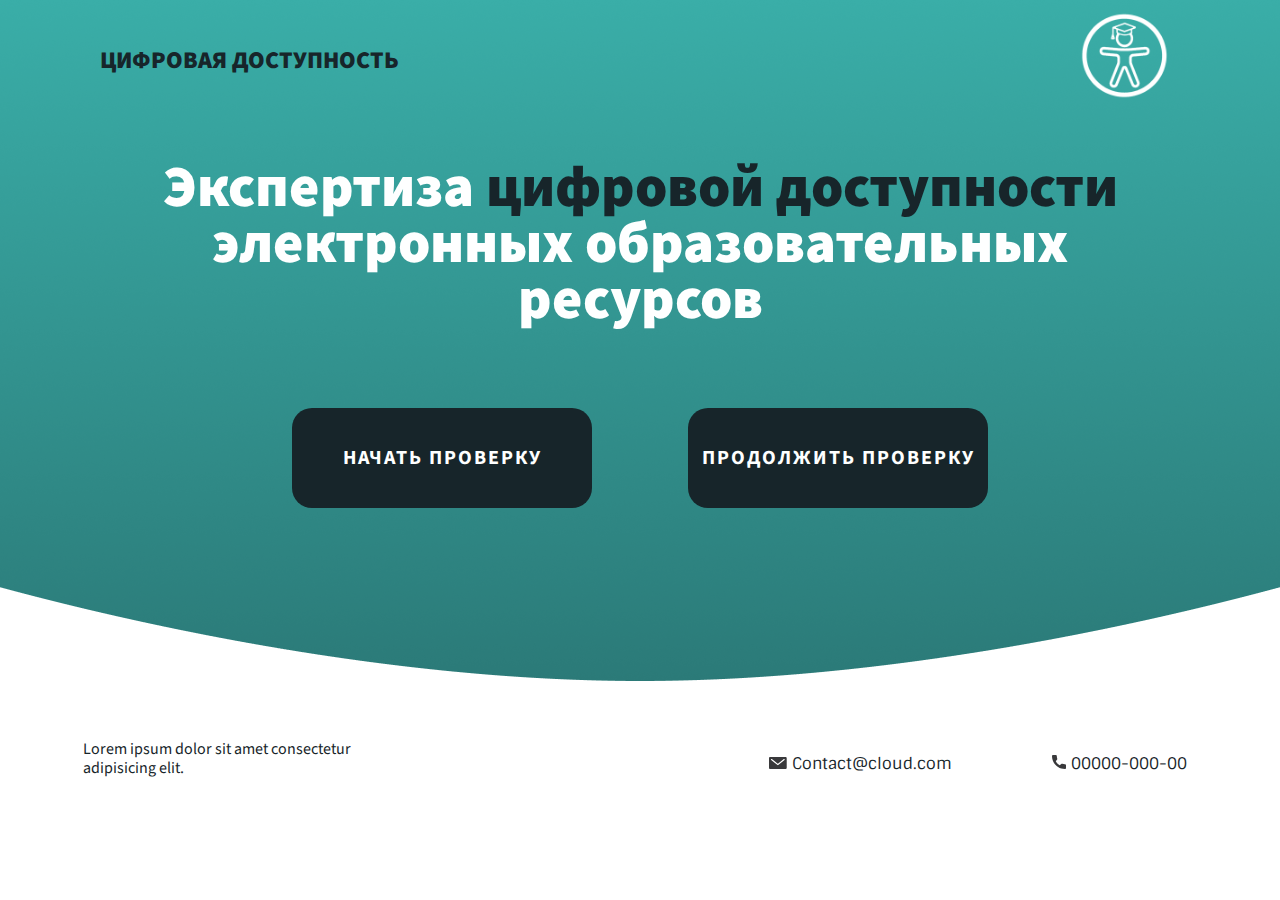
==== commit 83c76b37: "Add files via upload" ====
--- a/index.html
+++ b/index.html
@@ -14,9 +14,9 @@
     <!-- header -->
     <header class="header">
       <div class="header__logo"><a href="./index.html" class="link">Цифровая доступность</a></div>
-        <button class="header__accessibility">
+        <div class="header__accessibility">
           <img class="header__accessibility-img" src="./img/logo-ws.png" alt="логотип цифровой доступности"></img>
-        </button> 
+        </div> 
     </header>
     <!-- /header -->
     <!-- main -->
@@ -25,18 +25,9 @@
         электронных образовательных
         ресурсов</div>   
       <div class="main__cards">
-        <div class="main__card">
           <!-- При нажатии на кнопку открывается модалка с заполнением -->
           <button class="main__button-new">Начать проверку</button>   
-          <svg width="144" height="2" viewBox="0 0 144 2" fill="none" xmlns="http://www.w3.org/2000/svg">
-            <path d="M0 1L144 1" stroke="#17252A" stroke-width="2"/>
-            </svg>            
-          <div class="main__card-text">Lorem ipsum dolor sit amet consectetur adipisicing elit. Cupiditate, odit?</div>          
-        </div>
-        <divЮ class="main__card">
-          <button class="main__button-cont" onclick="document.location='#'">Продолжить проверку</button>
-          <div class="main__card-name">Название чек-листа</div>          
-      </div>
+          <button class="main__button-cont" onclick="document.location='./check-page.html'">Продолжить проверку</button>
     </main>  
     <!-- /main -->
     <!-- footer -->
@@ -57,25 +48,25 @@
     <!-- Модальное окно -->
     <div class="popup-fade hidden">
       <div class="popup-fade__popup">
-        <button class="popup-fade__popup-close"><svg width="35" height="35" viewBox="0 0 43 46" fill="none" xmlns="http://www.w3.org/2000/svg">
-          <line x1="1.93934" y1="41.9393" x2="41.9393" y2="1.93934" stroke="black" stroke-width="3"/>
-          <line x1="41.9393" y1="44.0607" x2="1.93934" y2="4.06066" stroke="black" stroke-width="3"/>
-          </svg>          
+        <button class="popup-fade__popup-close"><svg width="23" height="26" viewBox="0 0 23 26" fill="none" xmlns="http://www.w3.org/2000/svg">
+          <path d="M1.89014 23.991L21.8901 1.991M21.8901 24.009L1.89014 2.00902" stroke="black" stroke-width="3"/>
+          </svg>
+                   
           </button>
           <div class="popup-fade__inputs">
             <label for="name" class="popup-fade__input">Название ресурса *</label>
-            <input type="text" id="name" class="modal-input" placeholder="Короткое название  (до 100 символов)">
+            <input type="text" id="name" class="modal-input" placeholder="Короткое название  (до 100 символов)" maxlength="100">
             <label for="url" class="popup-fade__input">URL ресурса</label>
             <input type="url" id="url" class="modal-input" placeholder="http://">
             <label for="plt" class="popup-fade__input">Платформа</label>
-            <input type="text" id="plt" class="modal-input" placeholder="Наименование (до 50 символов)">
+            <input type="text" id="plt" class="modal-input" placeholder="Наименование (до 50 символов)" maxlength="50">
             <label for="auth" class="popup-fade__input">Автор</label>
             <input type="text" id="auth" class="modal-input" placeholder="Фамилия И.О.">
             <label for="char" class="popup-fade__input">Краткая характеристика ресурса</label>
-            <textarea type="text" id="char" class="modal-input" placeholder="Описание ресурса. Дополнительная информация (до 200 символов)"></textarea>
+            <textarea type="text" id="char" class="modal-input" placeholder="Описание ресурса. Дополнительная информация (до 200 символов)" maxlength="200"></textarea>
           </div>
           <button class="popup-fade__start">Начать</button>
-          <p class="popup-fade__ps">*  -  Обязательное поле </з>          
+          <p class="popup-fade__ps">*  -  Обязательное поле </p>          
       </div>	
     </div>   
      <!--/Модальное окно -->
--- a/css/style.css
+++ b/css/style.css
@@ -1,5 +1,4 @@
 @import url("https://fonts.googleapis.com/css2?family=Inter&family=Righteous&family=Sintony:wght@400;700&family=Source+Sans+Pro:wght@400;700;900&display=swap");
-@import url("./light-mode.scss");
 #main-page {
   background: url(../img/BG.png) no-repeat top;
 }
@@ -16,36 +15,26 @@
   padding-right: 100px;
   padding-left: 100px;
   padding-top: 10px;
-  display: -webkit-box;
-  display: -ms-flexbox;
-  display: flex;
-  -webkit-box-pack: justify;
-      -ms-flex-pack: justify;
-          justify-content: space-between;
-  -webkit-box-align: center;
-      -ms-flex-align: center;
-          align-items: center;
+  display: flex;
+  justify-content: space-between;
+  align-items: center;
   max-width: 100%;
 }
-
 @media (max-width: 1170px) {
   .header {
     padding-right: calc(20px + 80 * ((100vw - 320px) / 850));
   }
 }
-
 @media (max-width: 1170px) {
   .header {
     padding-left: calc(20px + 80 * ((100vw - 320px) / 850));
   }
 }
-
 @media (max-width: 1170px) {
   .header {
     padding-top: calc(5px + 5 * ((100vw - 320px) / 850));
   }
 }
-
 .header__logo {
   font-size: 24px;
   font-style: normal;
@@ -54,13 +43,11 @@
   text-transform: uppercase;
   color: #17252a;
 }
-
 @media (max-width: 1170px) {
   .header__logo {
     font-size: calc(8px + 16 * ((100vw - 320px) / 850));
   }
 }
-
 .header__accessibility {
   width: 100px;
   height: 100px;
@@ -68,32 +55,26 @@
   border: none;
   background: transparent;
 }
-
 @media (max-width: 1170px) {
   .header__accessibility {
     width: calc(40px + 60 * ((100vw - 320px) / 850));
   }
 }
-
 @media (max-width: 1170px) {
   .header__accessibility {
     height: calc(40px + 60 * ((100vw - 320px) / 850));
   }
 }
-
 .header__accessibility-img {
-  -webkit-filter: hue-rotate(120deg) brightness(10);
-          filter: hue-rotate(120deg) brightness(10);
+  filter: hue-rotate(120deg) brightness(10);
   width: 90px;
   height: 90px;
 }
-
 @media (max-width: 1170px) {
   .header__accessibility-img {
     width: calc(30px + 60 * ((100vw - 320px) / 850));
   }
 }
-
 @media (max-width: 1170px) {
   .header__accessibility-img {
     height: calc(30px + 60 * ((100vw - 320px) / 850));
@@ -105,37 +86,26 @@
   margin-left: 165px;
   margin-right: 165px;
   font-family: "Source Sans Pro", sans-serif;
-  display: -webkit-box;
-  display: -ms-flexbox;
-  display: flex;
-  -webkit-box-orient: vertical;
-  -webkit-box-direction: normal;
-      -ms-flex-direction: column;
-          flex-direction: column;
-  -webkit-box-align: center;
-      -ms-flex-align: center;
-          align-items: center;
+  display: flex;
+  flex-direction: column;
+  align-items: center;
   margin: auto;
 }
-
 @media (max-width: 1170px) {
   .main {
     max-width: calc(300px + 808 * ((100vw - 320px) / 850));
   }
 }
-
 @media (max-width: 1170px) {
   .main {
     margin-left: calc(20px + 145 * ((100vw - 320px) / 850));
   }
 }
-
 @media (max-width: 1170px) {
   .main {
     margin-right: calc(20px + 145 * ((100vw - 320px) / 850));
   }
 }
-
 .main__title {
   font-size: 58px;
   margin-top: 50px;
@@ -144,23 +114,19 @@
   text-align: center;
   color: #feffff;
 }
-
 @media (max-width: 1170px) {
   .main__title {
     font-size: calc(20px + 38 * ((100vw - 320px) / 850));
   }
 }
-
 @media (max-width: 1170px) {
   .main__title {
     margin-top: calc(10px + 40 * ((100vw - 320px) / 850));
   }
 }
-
 .main .colorize {
   color: #17252a;
 }
-
 .main__button-new, .main__button-cont {
   width: 300px;
   height: 100px;
@@ -170,267 +136,117 @@
   font-size: 20px;
   line-height: 24px;
   text-align: center;
-  letter-spacing: 4.2px;
+  letter-spacing: 2px;
   text-transform: uppercase;
   background-color: #17252a;
   color: #feffff;
 }
-
 @media (max-width: 1170px) {
   .main__button-new, .main__button-cont {
     width: calc(200px + 100 * ((100vw - 320px) / 850));
   }
 }
-
 @media (max-width: 1170px) {
   .main__button-new, .main__button-cont {
     height: calc(50px + 50 * ((100vw - 320px) / 850));
   }
 }
-
 @media (max-width: 1170px) {
   .main__button-new, .main__button-cont {
     font-size: calc(11px + 9 * ((100vw - 320px) / 850));
   }
 }
-
 .main__button-new {
-  margin-bottom: 70px;
-}
-
-@media (max-width: 1170px) {
-  .main__button-new {
-    margin-bottom: calc(20px + 50 * ((100vw - 320px) / 850));
-  }
-}
-
+  margin-right: calc(36px + 100 * ((100vw - 320px) / 1600));
+}
 .main__cards {
   margin-top: 80px;
   margin-left: 163px;
   margin-right: 163px;
   max-width: 94vw;
-  display: -webkit-box;
-  display: -ms-flexbox;
-  display: flex;
-  -webkit-box-pack: justify;
-      -ms-flex-pack: justify;
-          justify-content: space-between;
-}
-
+  display: flex;
+  justify-content: space-between;
+}
 @media (max-width: 1170px) {
   .main__cards {
     margin-top: calc(20px + 60 * ((100vw - 320px) / 850));
   }
 }
-
 @media (max-width: 1170px) {
   .main__cards {
     margin-left: calc(60px + 103 * ((100vw - 320px) / 850));
   }
 }
-
 @media (max-width: 1170px) {
   .main__cards {
     margin-right: calc(60px + 103 * ((100vw - 320px) / 850));
   }
 }
 
-.main__card:not(:last-child) {
-  margin-right: 50px;
-}
-
-@media (max-width: 1170px) {
-  .main__card:not(:last-child) {
-    margin-right: calc(10px + 40 * ((100vw - 320px) / 850));
-  }
-}
-
-.main__card {
-  width: 400px;
-  height: 390px;
-  padding: calc(15px + 35 * ((100vw - 320px) / 1600));
-  border-radius: 30px;
-  display: -webkit-box;
-  display: -ms-flexbox;
-  display: flex;
-  -webkit-box-orient: vertical;
-  -webkit-box-direction: normal;
-      -ms-flex-direction: column;
-          flex-direction: column;
-  -webkit-box-align: center;
-      -ms-flex-align: center;
-          align-items: center;
-  background-color: #feffff;
-  -webkit-box-shadow: 4px 4px 12px rgba(0, 0, 0, 0.5);
-          box-shadow: 4px 4px 12px rgba(0, 0, 0, 0.5);
-}
-
-@media (max-width: 1170px) {
-  .main__card {
-    width: calc(55px + 345 * ((100vw - 320px) / 850));
-  }
-}
-
-@media (max-width: 1170px) {
-  .main__card {
-    height: calc(190px + 200 * ((100vw - 320px) / 850));
-  }
-}
-
-.main__card-text {
-  font-size: 18px;
-  padding-top: 47px;
-  padding-bottom: 27px;
-  padding-right: 30px;
-  padding-left: 30px;
-  text-align: center;
-  font-family: "Sintony", sans-serif;
-  color: #17252a;
-}
-
-@media (max-width: 1170px) {
-  .main__card-text {
-    font-size: calc(12px + 6 * ((100vw - 320px) / 850));
-  }
-}
-
-@media (max-width: 1170px) {
-  .main__card-text {
-    padding-top: calc(20px + 27 * ((100vw - 320px) / 850));
-  }
-}
-
-@media (max-width: 1170px) {
-  .main__card-text {
-    padding-bottom: calc(9px + 18 * ((100vw - 320px) / 850));
-  }
-}
-
-@media (max-width: 1170px) {
-  .main__card-text {
-    padding-right: calc(10px + 20 * ((100vw - 320px) / 850));
-  }
-}
-
-@media (max-width: 1170px) {
-  .main__card-text {
-    padding-left: calc(10px + 20 * ((100vw - 320px) / 850));
-  }
-}
-
-.main__card-name {
-  padding: 100px;
-  margin-top: 35px;
-  font-size: 18px;
-  border-radius: 20px;
-  font-family: "Sintony", sans-serif;
-  color: #6d7783;
-  background-color: #d8d8d8;
-}
-
-@media (max-width: 1170px) {
-  .main__card-name {
-    padding: calc(50px + 50 * ((100vw - 320px) / 850));
-  }
-}
-
-@media (max-width: 1170px) {
-  .main__card-name {
-    margin-top: calc(10px + 25 * ((100vw - 320px) / 850));
-  }
-}
-
-@media (max-width: 1170px) {
-  .main__card-name {
-    font-size: calc(12px + 6 * ((100vw - 320px) / 850));
-  }
-}
-
 .footer {
   width: 1114px;
-  height: 329px;
-  display: -webkit-box;
-  display: -ms-flexbox;
-  display: flex;
-  -webkit-box-align: center;
-      -ms-flex-align: center;
-          align-items: center;
-  -webkit-box-pack: justify;
-      -ms-flex-pack: justify;
-          justify-content: space-between;
+  height: 269px;
+  padding-bottom: 30px;
+  display: flex;
+  align-items: end;
+  justify-content: space-between;
   margin: auto;
 }
-
 @media (max-width: 1170px) {
   .footer {
     width: calc(280px + 834 * ((100vw - 320px) / 850));
   }
 }
-
 @media (max-width: 1170px) {
   .footer {
-    height: calc(100px + 229 * ((100vw - 320px) / 850));
-  }
-}
-
+    height: calc(80px + 189 * ((100vw - 320px) / 850));
+  }
+}
 .footer__text {
   width: 308px;
-  font-size: 18px;
+  font-size: 16px;
   color: #17252a;
 }
-
 @media (max-width: 1170px) {
   .footer__text {
     width: calc(300px + 8 * ((100vw - 320px) / 850));
   }
 }
-
 @media (max-width: 1170px) {
   .footer__text {
-    font-size: calc(10px + 8 * ((100vw - 320px) / 850));
-  }
-}
-
+    font-size: calc(6px + 10 * ((100vw - 320px) / 850));
+  }
+}
 .footer__contacts {
   margin-left: 35px;
-  font-size: 18px;
-  display: -webkit-box;
-  display: -ms-flexbox;
-  display: flex;
-  -webkit-box-pack: end;
-      -ms-flex-pack: end;
-          justify-content: flex-end;
+  font-size: 16px;
+  display: flex;
+  justify-content: flex-end;
   font-family: "Sintony", sans-serif;
   line-height: 27px;
   color: #17252a;
 }
-
 @media (max-width: 1170px) {
   .footer__contacts {
     margin-left: calc(15px + 20 * ((100vw - 320px) / 850));
   }
 }
-
 @media (max-width: 1170px) {
   .footer__contacts {
-    font-size: calc(8px + 10 * ((100vw - 320px) / 850));
-  }
-}
-
+    font-size: calc(6px + 10 * ((100vw - 320px) / 850));
+  }
+}
 .footer__email {
   margin-right: 100px;
 }
-
 @media (max-width: 1170px) {
   .footer__email {
     margin-right: calc(13px + 87 * ((100vw - 320px) / 850));
   }
 }
-
 .footer__telephone {
   margin-right: 10px;
 }
-
 @media (max-width: 1170px) {
   .footer__telephone {
     margin-right: calc(3px + 7 * ((100vw - 320px) / 850));
@@ -459,21 +275,14 @@
   border-radius: 10px;
   z-index: 9;
   opacity: 1;
-  display: -webkit-box;
-  display: -ms-flexbox;
-  display: flex;
-  -webkit-box-orient: vertical;
-  -webkit-box-direction: normal;
-      -ms-flex-direction: column;
-          flex-direction: column;
-}
-
+  display: flex;
+  flex-direction: column;
+}
 @media (max-width: 1170px) {
   .popup-fade__popup {
     padding: calc(20px + 30 * ((100vw - 320px) / 850));
   }
 }
-
 .popup-fade__popup-close {
   background: transparent;
   border: none;
@@ -481,619 +290,428 @@
   top: 10px;
   right: 10px;
 }
-
 .popup-fade__inputs {
-  font-size: 16px;
+  font-size: 14px;
   font-family: "Source Sans Pro";
   font-weight: 900;
-  display: -webkit-box;
-  display: -ms-flexbox;
-  display: flex;
-  -webkit-box-orient: vertical;
-  -webkit-box-direction: normal;
-      -ms-flex-direction: column;
-          flex-direction: column;
-}
-
+  display: flex;
+  flex-direction: column;
+}
 @media (max-width: 1170px) {
   .popup-fade__inputs {
-    font-size: calc(8px + 8 * ((100vw - 320px) / 850));
-  }
-}
-
+    font-size: calc(8px + 6 * ((100vw - 320px) / 850));
+  }
+}
 .popup-fade__input {
-  font-size: 24px;
-  margin-bottom: 8px;
-}
-
+  font-size: 18px;
+  margin-bottom: 4px;
+}
 @media (max-width: 1170px) {
   .popup-fade__input {
-    font-size: calc(12px + 12 * ((100vw - 320px) / 850));
-  }
-}
-
+    font-size: calc(6px + 12 * ((100vw - 320px) / 850));
+  }
+}
 @media (max-width: 1170px) {
   .popup-fade__input {
-    margin-bottom: calc(4px + 4 * ((100vw - 320px) / 850));
-  }
-}
-
+    margin-bottom: calc(2px + 2 * ((100vw - 320px) / 850));
+  }
+}
 .popup-fade__input:not(:first-child) {
-  margin-top: 32px;
-}
-
+  margin-top: 16px;
+}
 @media (max-width: 1170px) {
   .popup-fade__input:not(:first-child) {
-    margin-top: calc(8px + 24 * ((100vw - 320px) / 850));
-  }
-}
-
+    margin-top: calc(8px + 8 * ((100vw - 320px) / 850));
+  }
+}
 .popup-fade .modal-input {
   padding: 7px;
   width: 90%;
   border-radius: 5px;
   border: none;
 }
-
 @media (max-width: 1170px) {
   .popup-fade .modal-input {
     padding: calc(3px + 4 * ((100vw - 320px) / 850));
   }
 }
-
 .popup-fade .modal-input:last-child {
   padding-bottom: 5vh;
 }
-
 .popup-fade__start {
   width: 150px;
-  height: 70px;
-  font-size: 24px;
-  margin-top: 32px;
+  height: 50px;
+  font-size: 18px;
+  margin-top: 16px;
   text-transform: uppercase;
   font-weight: 900;
-  letter-spacing: 4.2px;
+  letter-spacing: 2px;
   border: none;
   border-radius: 15px;
   margin-left: auto;
   background-color: #17252a;
   color: #feffff;
 }
-
 @media (max-width: 1170px) {
   .popup-fade__start {
     width: calc(50px + 100 * ((100vw - 320px) / 850));
   }
 }
-
 @media (max-width: 1170px) {
   .popup-fade__start {
-    height: calc(20px + 50 * ((100vw - 320px) / 850));
-  }
-}
-
+    height: calc(20px + 30 * ((100vw - 320px) / 850));
+  }
+}
 @media (max-width: 1170px) {
   .popup-fade__start {
-    font-size: calc(8px + 16 * ((100vw - 320px) / 850));
-  }
-}
-
+    font-size: calc(8px + 10 * ((100vw - 320px) / 850));
+  }
+}
 @media (max-width: 1170px) {
   .popup-fade__start {
-    margin-top: calc(8px + 24 * ((100vw - 320px) / 850));
-  }
-}
-
+    margin-top: calc(8px + 8 * ((100vw - 320px) / 850));
+  }
+}
 .popup-fade__ps {
   font-size: 12px;
   margin-bottom: auto;
 }
-
 @media (max-width: 1170px) {
   .popup-fade__ps {
-    font-size: calc(8px + 4 * ((100vw - 320px) / 850));
-  }
-}
-
-#check-header {
-  padding-bottom: 3vh;
+    font-size: calc(4px + 8 * ((100vw - 320px) / 850));
+  }
 }
 
 .check-main {
   margin-top: 20px;
-  display: -webkit-box;
-  display: -ms-flexbox;
-  display: flex;
-  -webkit-box-orient: vertical;
-  -webkit-box-direction: normal;
-      -ms-flex-direction: column;
-          flex-direction: column;
-  -webkit-box-align: center;
-      -ms-flex-align: center;
-          align-items: center;
-}
-
+  display: flex;
+  flex-direction: column;
+  align-items: center;
+}
 @media (max-width: 1170px) {
   .check-main {
     margin-top: calc(5px + 15 * ((100vw - 320px) / 850));
   }
 }
-
 .check-main__buttons {
   padding: 8px;
   width: 90%;
-  background-color: #2b7a78;
-  border-radius: 25px;
   margin: auto;
-  display: -webkit-box;
-  display: -ms-flexbox;
-  display: flex;
-  -webkit-box-align: center;
-      -ms-flex-align: center;
-          align-items: center;
-  -webkit-box-pack: justify;
-      -ms-flex-pack: justify;
-          justify-content: space-between;
-}
-
+  display: flex;
+  align-items: center;
+  justify-content: space-between;
+}
 @media (max-width: 1170px) {
   .check-main__buttons {
     padding: calc(3px + 5 * ((100vw - 320px) / 850));
   }
 }
-
+.check-main__div {
+  display: flex;
+  align-items: center;
+}
 .check-main__back-btn {
   border: none;
   background-color: transparent;
 }
-
 .check-main .btn-back-img {
   width: 60px;
   height: 60px;
 }
-
 @media (max-width: 1170px) {
   .check-main .btn-back-img {
     width: calc(10px + 50 * ((100vw - 320px) / 850));
   }
 }
-
 @media (max-width: 1170px) {
   .check-main .btn-back-img {
     height: calc(10px + 50 * ((100vw - 320px) / 850));
   }
 }
-
 .check-main #btn-new,
 .check-main #btn-open,
-.check-main #btn-save,
-.check-main #btn-stat,
-.check-main #btn-info {
+.check-main #btn-save {
   border: none;
   background-color: transparent;
 }
-
 .check-main__btn {
   width: 140px;
   height: 50px;
   padding-right: 10px;
   padding-left: 10px;
-  font-size: 12px;
+  font-size: 16px;
   line-height: 14px;
   font-family: "Source Sans Pro";
   font-weight: bold;
-  letter-spacing: 3.2px;
-  color: #17252a;
-  background-color: #f2f2f2;
-  border-radius: 15px;
-  display: -webkit-box;
-  display: -ms-flexbox;
-  display: flex;
-  -webkit-box-align: center;
-      -ms-flex-align: center;
-          align-items: center;
-  -webkit-box-pack: justify;
-      -ms-flex-pack: justify;
-          justify-content: space-between;
-}
-
+  letter-spacing: 1px;
+  color: #2b7a78;
+  border: 2px solid #2b7a78;
+  border-radius: 10px;
+  text-align: left;
+  display: flex;
+  align-items: center;
+  justify-content: space-between;
+}
 @media (max-width: 1170px) {
   .check-main__btn {
-    width: calc(80px + 60 * ((100vw - 320px) / 850));
-  }
-}
-
+    width: calc(40px + 100 * ((100vw - 320px) / 850));
+  }
+}
 @media (max-width: 1170px) {
   .check-main__btn {
     height: calc(10px + 40 * ((100vw - 320px) / 850));
   }
 }
-
 @media (max-width: 1170px) {
   .check-main__btn {
-    padding-right: calc(3px + 7 * ((100vw - 320px) / 850));
-  }
-}
-
+    padding-right: calc(1px + 9 * ((100vw - 320px) / 850));
+  }
+}
 @media (max-width: 1170px) {
   .check-main__btn {
-    padding-left: calc(3px + 7 * ((100vw - 320px) / 850));
-  }
-}
-
+    padding-left: calc(1px + 9 * ((100vw - 320px) / 850));
+  }
+}
 @media (max-width: 1170px) {
   .check-main__btn {
-    font-size: calc(8px + 4 * ((100vw - 320px) / 850));
-  }
-}
-
+    font-size: calc(4px + 12 * ((100vw - 320px) / 850));
+  }
+}
 @media (max-width: 1170px) {
   .check-main__btn {
     line-height: calc(4px + 10 * ((100vw - 320px) / 850));
   }
 }
-
-.check-main .impo {
-  font-size: 18px;
-}
-
-@media (max-width: 1170px) {
-  .check-main .impo {
-    font-size: calc(9px + 9 * ((100vw - 320px) / 850));
-  }
-}
-
 .check-main .btn-img {
   width: 33px;
   height: 33px;
-}
-
+  padding-right: calc(1px + 9 * ((100vw - 320px) / 1600));
+}
 @media (max-width: 1170px) {
   .check-main .btn-img {
     width: calc(13px + 20 * ((100vw - 320px) / 850));
   }
 }
-
 @media (max-width: 1170px) {
   .check-main .btn-img {
     height: calc(13px + 20 * ((100vw - 320px) / 850));
   }
 }
-
 .check-main__btn-generation {
-  width: 160px;
+  width: 200px;
   height: 60px;
-  font-size: 13px;
+  font-size: 18px;
   font-family: "Source Sans Pro";
   font-weight: bold;
-  letter-spacing: 3.2px;
+  letter-spacing: 1px;
   color: #17252a;
   border: none;
   background-color: #17252a;
   color: #f2f2f2;
-  border-radius: 15px;
-}
-
+  border-radius: 10px;
+}
 @media (max-width: 1170px) {
   .check-main__btn-generation {
-    width: calc(80px + 80 * ((100vw - 320px) / 850));
-  }
-}
-
+    width: calc(80px + 120 * ((100vw - 320px) / 850));
+  }
+}
 @media (max-width: 1170px) {
   .check-main__btn-generation {
     height: calc(10px + 50 * ((100vw - 320px) / 850));
   }
 }
-
 @media (max-width: 1170px) {
   .check-main__btn-generation {
-    font-size: calc(8px + 5 * ((100vw - 320px) / 850));
-  }
-}
-
-.check-main__info {
-  width: 110px;
-  height: 70px;
-  padding-top: 5px;
-  font-size: 14px;
-  line-height: 20px;
-  font-weight: bold;
-  letter-spacing: 3.2px;
-  color: #17252a;
-  background-color: #f2f2f2;
-  border-radius: 15px;
-}
-
-@media (max-width: 1170px) {
-  .check-main__info {
-    width: calc(30px + 80 * ((100vw - 320px) / 850));
-  }
-}
-
-@media (max-width: 1170px) {
-  .check-main__info {
-    height: calc(12px + 58 * ((100vw - 320px) / 850));
-  }
-}
-
-@media (max-width: 1170px) {
-  .check-main__info {
-    padding-top: calc(2px + 3 * ((100vw - 320px) / 850));
-  }
-}
-
-@media (max-width: 1170px) {
-  .check-main__info {
-    font-size: calc(8px + 6 * ((100vw - 320px) / 850));
-  }
-}
-
-@media (max-width: 1170px) {
-  .check-main__info {
-    line-height: calc(8px + 12 * ((100vw - 320px) / 850));
-  }
-}
-
+    font-size: calc(4px + 14 * ((100vw - 320px) / 850));
+  }
+}
 .check-main__content {
   font-family: "Source Sans Pro";
-  display: -webkit-box;
-  display: -ms-flexbox;
   display: flex;
   max-width: 90%;
 }
-
 .check-main__check-lists {
   margin-top: 10px;
-  padding-top: 10px;
-  border-radius: 20px;
-  background-color: #2b7a78;
-  display: -webkit-box;
-  display: -ms-flexbox;
-  display: flex;
-  -webkit-box-orient: vertical;
-  -webkit-box-direction: normal;
-      -ms-flex-direction: column;
-          flex-direction: column;
-  -webkit-box-align: center;
-      -ms-flex-align: center;
-          align-items: center;
-  width: 15%;
-}
-
+  border-right: 3px solid #2b7a78;
+  display: flex;
+  flex-direction: column;
+  align-items: center;
+  width: 13%;
+}
 @media (max-width: 1170px) {
   .check-main__check-lists {
     margin-top: calc(5px + 5 * ((100vw - 320px) / 850));
   }
 }
-
-@media (max-width: 1170px) {
-  .check-main__check-lists {
-    padding-top: calc(5px + 5 * ((100vw - 320px) / 850));
-  }
-}
-
 .check-main__check-list {
-  height: 70px;
+  height: 90px;
+  width: 120px;
   margin-bottom: 10px;
-  margin-top: 10px;
-  font-size: 13px;
-  width: 80%;
+  font-size: calc(4px + 10 * ((100vw - 320px) / 1600));
+  font-weight: bold;
+  color: #17252a;
   text-transform: uppercase;
+  border: 1px solid #2b7a78;
   background-color: #feffff;
-  color: #17252a;
-  border-radius: 5px;
+  border-radius: 3px;
   text-align: center;
-  display: -webkit-box;
-  display: -ms-flexbox;
-  display: flex;
-  -webkit-box-align: center;
-      -ms-flex-align: center;
-          align-items: center;
-  -webkit-box-pack: center;
-      -ms-flex-pack: center;
-          justify-content: center;
-}
-
+  display: flex;
+  align-items: center;
+  justify-content: center;
+  position: relative;
+}
 @media (max-width: 1170px) {
   .check-main__check-list {
-    height: calc(10px + 60 * ((100vw - 320px) / 850));
-  }
-}
-
+    height: calc(20px + 70 * ((100vw - 320px) / 850));
+  }
+}
+@media (max-width: 1170px) {
+  .check-main__check-list {
+    width: calc(20px + 100 * ((100vw - 320px) / 850));
+  }
+}
 @media (max-width: 1170px) {
   .check-main__check-list {
     margin-bottom: calc(3px + 7 * ((100vw - 320px) / 850));
   }
 }
-
-@media (max-width: 1170px) {
-  .check-main__check-list {
-    margin-top: calc(3px + 7 * ((100vw - 320px) / 850));
-  }
-}
-
-@media (max-width: 1170px) {
-  .check-main__check-list {
-    font-size: calc(8px + 5 * ((100vw - 320px) / 850));
-  }
-}
-
+.check-main__check-list-svg {
+  position: absolute;
+  top: 0;
+  right: 0;
+}
 .check-main__container {
-  display: -webkit-box;
-  display: -ms-flexbox;
-  display: flex;
-  -webkit-box-orient: vertical;
-  -webkit-box-direction: normal;
-      -ms-flex-direction: column;
-          flex-direction: column;
+  display: flex;
+  flex-direction: column;
   width: 90%;
 }
-
 .check-main__named {
   margin: 10px;
   padding: 12px;
   margin-right: -10px;
-  display: -webkit-box;
-  display: -ms-flexbox;
-  display: flex;
-  -webkit-box-align: center;
-      -ms-flex-align: center;
-          align-items: center;
-  background-color: #2b7a78;
-  border-radius: 10px;
+  display: flex;
+  align-items: center;
+  border: 3px solid #2b7a78;
+  border-radius: 5px;
   position: relative;
 }
-
 @media (max-width: 1170px) {
   .check-main__named {
     margin: calc(3px + 7 * ((100vw - 320px) / 850));
   }
 }
-
 @media (max-width: 1170px) {
   .check-main__named {
     padding: calc(3px + 9 * ((100vw - 320px) / 850));
   }
 }
-
 @media (max-width: 1170px) {
   .check-main__named {
     margin-right: calc(-3px + -7 * ((100vw - 320px) / 850));
   }
 }
-
 .check-main__name-check {
   padding: 5px;
   padding-left: 15px;
   font-size: 14px;
-  font-weight: bold;
-  letter-spacing: 3.2px;
+  font-weight: normal;
+  letter-spacing: 2px;
   color: #6d7783;
   width: 100%;
   border: none;
   border-radius: 5px;
 }
-
 @media (max-width: 1170px) {
   .check-main__name-check {
     padding: calc(1px + 4 * ((100vw - 320px) / 850));
   }
 }
-
 @media (max-width: 1170px) {
   .check-main__name-check {
     padding-left: calc(3px + 12 * ((100vw - 320px) / 850));
   }
 }
-
 @media (max-width: 1170px) {
   .check-main__name-check {
     font-size: calc(8px + 6 * ((100vw - 320px) / 850));
   }
 }
-
 .check-main #check-name {
   width: 2vw;
   height: 2vw;
   position: absolute;
   right: 1vw;
 }
-
 .check-main__check {
   margin-left: 10px;
   margin-right: -10px;
   height: 600px;
   margin-top: 0px;
-  display: -webkit-box;
-  display: -ms-flexbox;
-  display: flex;
-}
-
+  display: flex;
+}
 @media (max-width: 1170px) {
   .check-main__check {
     margin-left: calc(3px + 7 * ((100vw - 320px) / 850));
   }
 }
-
 @media (max-width: 1170px) {
   .check-main__check {
     margin-right: calc(-3px + -7 * ((100vw - 320px) / 850));
   }
 }
-
 @media (max-width: 1170px) {
   .check-main__check {
     height: calc(300px + 300 * ((100vw - 320px) / 850));
   }
 }
-
 .check-main__section {
   padding: 25px;
-  background-color: #2b7a78;
-  border-radius: 10px;
+  border-radius: 5px;
+  border: 3px solid #2b7a78;
   overflow: auto;
-  display: -webkit-box;
-  display: -ms-flexbox;
-  display: flex;
-  -webkit-box-orient: vertical;
-  -webkit-box-direction: normal;
-      -ms-flex-direction: column;
-          flex-direction: column;
-}
-
+  display: flex;
+  flex-direction: column;
+}
 @media (max-width: 1170px) {
   .check-main__section {
     padding: calc(1px + 24 * ((100vw - 320px) / 850));
   }
 }
-
 .check-main__title {
-  font-size: 24px;
+  font-size: 20px;
   font-weight: bold;
-  line-height: 34px;
+  line-height: 18px;
   text-align: right;
-  letter-spacing: 4.2px;
+  letter-spacing: 2px;
   -webkit-text-decoration-line: underline;
           text-decoration-line: underline;
-  color: #feffff;
-}
-
+  color: #17252a;
+}
 @media (max-width: 1170px) {
   .check-main__title {
-    font-size: calc(12px + 12 * ((100vw - 320px) / 850));
-  }
-}
-
+    font-size: calc(6px + 14 * ((100vw - 320px) / 850));
+  }
+}
 .check-main__per, .check-main__mist, .check-main__comm, .check-main__title-wgac {
   padding-top: 20px;
-  font-size: 18px;
-  display: -webkit-box;
-  display: -ms-flexbox;
-  display: flex;
-  -webkit-box-pack: justify;
-      -ms-flex-pack: justify;
-          justify-content: space-between;
-  -webkit-box-align: center;
-      -ms-flex-align: center;
-          align-items: center;
+  font-size: 16px;
+  display: flex;
+  justify-content: space-between;
+  align-items: center;
   font-weight: bold;
-  letter-spacing: 4.2px;
-  color: #feffff;
-}
-
+  letter-spacing: 2px;
+  color: #17252a;
+}
 @media (max-width: 1170px) {
   .check-main__per, .check-main__mist, .check-main__comm, .check-main__title-wgac {
     padding-top: calc(10px + 10 * ((100vw - 320px) / 850));
   }
 }
-
 @media (max-width: 1170px) {
   .check-main__per, .check-main__mist, .check-main__comm, .check-main__title-wgac {
-    font-size: calc(10px + 8 * ((100vw - 320px) / 850));
-  }
-}
-
+    font-size: calc(6px + 10 * ((100vw - 320px) / 850));
+  }
+}
 .check-main #per,
 .check-main #mist,
 .check-main #comm {
@@ -1101,183 +719,283 @@
   padding: 5px;
   width: 56%;
   border-radius: 5px;
-  border: none;
+  border: 1px solid #17252a;
   background-color: #feffff;
 }
-
 @media (max-width: 1170px) {
   .check-main #per,
-  .check-main #mist,
-  .check-main #comm {
-    font-size: calc(10px + 4 * ((100vw - 320px) / 850));
-  }
-}
-
+.check-main #mist,
+.check-main #comm {
+    font-size: calc(6px + 8 * ((100vw - 320px) / 850));
+  }
+}
 @media (max-width: 1170px) {
   .check-main #per,
-  .check-main #mist,
-  .check-main #comm {
+.check-main #mist,
+.check-main #comm {
     padding: calc(1px + 4 * ((100vw - 320px) / 850));
   }
 }
-
 .check-main #comm {
   height: 20vh;
 }
-
 .check-main__wgac {
   font-size: 14px;
-  line-height: 34px;
+  line-height: 16px;
   text-align: right;
   letter-spacing: 2.2px;
-  color: #feffff;
-}
-
+  color: #17252a;
+}
 @media (max-width: 1170px) {
   .check-main__wgac {
-    font-size: calc(10px + 4 * ((100vw - 320px) / 850));
-  }
-}
-
-.check-main__button {
-  width: 150px;
-  height: 60px;
-  font-size: 20px;
-  margin-top: 30px;
-  -ms-flex-item-align: center;
-      -ms-grid-row-align: center;
-      align-self: center;
-  font-weight: bold;
-  border: none;
-  background-color: #17252a;
-  color: #feffff;
-  border-radius: 10px;
-}
-
-@media (max-width: 1170px) {
-  .check-main__button {
-    width: calc(80px + 70 * ((100vw - 320px) / 850));
-  }
-}
-
-@media (max-width: 1170px) {
-  .check-main__button {
-    height: calc(20px + 40 * ((100vw - 320px) / 850));
-  }
-}
-
-@media (max-width: 1170px) {
-  .check-main__button {
-    font-size: calc(10px + 10 * ((100vw - 320px) / 850));
-  }
-}
-
-@media (max-width: 1170px) {
-  .check-main__button {
-    margin-top: calc(10px + 20 * ((100vw - 320px) / 850));
-  }
-}
-
+    font-size: calc(6px + 8 * ((100vw - 320px) / 850));
+  }
+}
+.check-main__title-wgac {
+  margin-bottom: 20px;
+}
 .check-main__crits {
   margin-left: 10px;
-  padding-left: 10px;
-  background-color: #2b7a78;
-  border-radius: 10px;
-  width: 25%;
+  padding-left: calc(2px + 6 * ((100vw - 320px) / 1600));
+  border-left: 3px solid #2b7a78;
+  border-bottom: 3px solid #2b7a78;
+  border-bottom-left-radius: 5px;
+  width: 20%;
   overflow-y: scroll;
   overflow-x: hidden;
 }
-
 @media (max-width: 1170px) {
   .check-main__crits {
     margin-left: calc(3px + 7 * ((100vw - 320px) / 850));
   }
 }
-
-@media (max-width: 1170px) {
-  .check-main__crits {
-    padding-left: calc(3px + 7 * ((100vw - 320px) / 850));
-  }
-}
-
 .check-main__check-crit {
   height: 40px;
   margin-bottom: 15px;
-  margin-top: 15px;
+  padding-right: 15px;
   font-size: 13px;
-  width: 90%;
+  width: 78%;
+  font-weight: bold;
+  border: 1px solid #2b7a78;
   background-color: #feffff;
   color: #17252a;
-  text-align: center;
-  display: -webkit-box;
-  display: -ms-flexbox;
-  display: flex;
-  -webkit-box-align: center;
-      -ms-flex-align: center;
-          align-items: center;
-  -webkit-box-pack: center;
-      -ms-flex-pack: center;
-          justify-content: center;
+  display: flex;
+  align-items: center;
+  justify-content: end;
   border-radius: 3px;
-}
-
+  position: relative;
+}
 @media (max-width: 1170px) {
   .check-main__check-crit {
     height: calc(5px + 35 * ((100vw - 320px) / 850));
   }
 }
-
 @media (max-width: 1170px) {
   .check-main__check-crit {
     margin-bottom: calc(3px + 12 * ((100vw - 320px) / 850));
   }
 }
-
 @media (max-width: 1170px) {
   .check-main__check-crit {
-    margin-top: calc(3px + 12 * ((100vw - 320px) / 850));
-  }
-}
-
+    padding-right: calc(3px + 12 * ((100vw - 320px) / 850));
+  }
+}
 @media (max-width: 1170px) {
   .check-main__check-crit {
-    font-size: calc(8px + 5 * ((100vw - 320px) / 850));
-  }
-}
-
-.check-main__info-page {
+    font-size: calc(4px + 9 * ((100vw - 320px) / 850));
+  }
+}
+.check-main__check-crit-svg {
+  margin-right: 10px;
+  position: absolute;
+  left: 0;
+}
+@media (max-width: 1170px) {
+  .check-main__check-crit-svg {
+    margin-right: calc(3px + 7 * ((100vw - 320px) / 850));
+  }
+}
+
+.check-popup-fade:before {
+  content: "";
+  background: #000;
+  position: fixed;
+  left: 0;
+  top: 0;
+  width: 100%;
+  height: 100%;
+  opacity: 0.8;
+  z-index: 2;
+}
+
+.check-popup-fade {
+  font-size: 14px;
+  font-family: "Source Sans Pro";
+  font-weight: 900;
+  color: #17252a;
+}
+@media (max-width: 1170px) {
+  .check-popup-fade {
+    font-size: calc(6px + 8 * ((100vw - 320px) / 850));
+  }
+}
+.check-popup-fade__popup {
+  padding: 50px;
+  position: absolute;
+  top: 6%;
+  left: 22vw;
+  right: 22vw;
+  background: #c4c4c4;
+  border-radius: 10px;
+  z-index: 99;
+  opacity: 1;
+  display: flex;
+  flex-direction: column;
+}
+@media (max-width: 1170px) {
+  .check-popup-fade__popup {
+    padding: calc(10px + 40 * ((100vw - 320px) / 850));
+  }
+}
+.check-popup-fade__popup-close {
+  background: transparent;
+  border: none;
+  position: absolute;
+  top: 10px;
+  right: 10px;
+}
+.check-popup-fade__title {
+  font-size: 20px;
+  text-align: center;
+}
+@media (max-width: 1170px) {
+  .check-popup-fade__title {
+    font-size: calc(8px + 12 * ((100vw - 320px) / 850));
+  }
+}
+.check-popup-fade__content {
+  padding: 20px;
+}
+@media (max-width: 1170px) {
+  .check-popup-fade__content {
+    padding: calc(5px + 15 * ((100vw - 320px) / 850));
+  }
+}
+.check-popup-fade input {
+  width: 20px;
+  height: 20px;
+  margin-right: 10px;
+}
+@media (max-width: 1170px) {
+  .check-popup-fade input {
+    width: calc(10px + 10 * ((100vw - 320px) / 850));
+  }
+}
+@media (max-width: 1170px) {
+  .check-popup-fade input {
+    height: calc(10px + 10 * ((100vw - 320px) / 850));
+  }
+}
+@media (max-width: 1170px) {
+  .check-popup-fade input {
+    margin-right: calc(5px + 5 * ((100vw - 320px) / 850));
+  }
+}
+.check-popup-fade .cb-container {
+  display: flex;
+  align-items: center;
+}
+.check-popup-fade .param-container {
+  display: flex;
+  justify-content: space-between;
+}
+.check-popup-fade__check-lists, .check-popup-fade__smist, .check-popup-fade__perform, .check-popup-fade__wgac, .check-popup-fade__comm, .check-popup-fade__conclus {
   margin-top: 10px;
+  padding-top: 10px;
+  display: flex;
+  align-items: start;
+  border-top: 1px solid #17252a;
+}
+@media (max-width: 1170px) {
+  .check-popup-fade__check-lists, .check-popup-fade__smist, .check-popup-fade__perform, .check-popup-fade__wgac, .check-popup-fade__comm, .check-popup-fade__conclus {
+    margin-top: calc(5px + 5 * ((100vw - 320px) / 850));
+  }
+}
+@media (max-width: 1170px) {
+  .check-popup-fade__check-lists, .check-popup-fade__smist, .check-popup-fade__perform, .check-popup-fade__wgac, .check-popup-fade__comm, .check-popup-fade__conclus {
+    padding-top: calc(5px + 5 * ((100vw - 320px) / 850));
+  }
+}
+.check-popup-fade__smist, .check-popup-fade__comm, .check-popup-fade__conclus {
+  align-items: center;
+  justify-content: start;
+}
+.check-popup-fade #cb-sourmist,
+.check-popup-fade #cb-comm,
+.check-popup-fade #cb-conclus {
   margin-left: 20px;
-  padding: 20px;
+}
+@media (max-width: 1170px) {
+  .check-popup-fade #cb-sourmist,
+.check-popup-fade #cb-comm,
+.check-popup-fade #cb-conclus {
+    margin-left: calc(5px + 15 * ((100vw - 320px) / 850));
+  }
+}
+.check-popup-fade__check-container {
+  margin-left: 100px;
+  display: flex;
+  flex-direction: column;
+}
+@media (max-width: 1170px) {
+  .check-popup-fade__check-container {
+    margin-left: calc(40px + 60 * ((100vw - 320px) / 850));
+  }
+}
+.check-popup-fade__param-title {
+  margin-bottom: 20px;
+  text-align: center;
+}
+@media (max-width: 1170px) {
+  .check-popup-fade__param-title {
+    margin-bottom: calc(5px + 15 * ((100vw - 320px) / 850));
+  }
+}
+.check-popup-fade__param {
+  margin-top: 20px;
+  border-top: 2px solid #17252a;
+}
+@media (max-width: 1170px) {
+  .check-popup-fade__param {
+    margin-top: calc(5px + 15 * ((100vw - 320px) / 850));
+  }
+}
+.check-popup-fade__ok {
+  width: 100px;
+  height: 50px;
   font-size: 16px;
-  color: #17252a;
-  background-color: #d8d8d8;
+  text-transform: uppercase;
+  font-weight: 900;
+  letter-spacing: 1px;
+  border: none;
   border-radius: 10px;
-  width: 15%;
-  overflow-y: auto;
-}
-
-@media (max-width: 1170px) {
-  .check-main__info-page {
-    margin-top: calc(3px + 7 * ((100vw - 320px) / 850));
-  }
-}
-
-@media (max-width: 1170px) {
-  .check-main__info-page {
-    margin-left: calc(6px + 14 * ((100vw - 320px) / 850));
-  }
-}
-
-@media (max-width: 1170px) {
-  .check-main__info-page {
-    padding: calc(6px + 14 * ((100vw - 320px) / 850));
-  }
-}
-
-@media (max-width: 1170px) {
-  .check-main__info-page {
-    font-size: calc(10px + 6 * ((100vw - 320px) / 850));
+  margin-left: auto;
+  background-color: #17252a;
+  color: #feffff;
+}
+@media (max-width: 1170px) {
+  .check-popup-fade__ok {
+    width: calc(40px + 60 * ((100vw - 320px) / 850));
+  }
+}
+@media (max-width: 1170px) {
+  .check-popup-fade__ok {
+    height: calc(10px + 40 * ((100vw - 320px) / 850));
+  }
+}
+@media (max-width: 1170px) {
+  .check-popup-fade__ok {
+    font-size: calc(8px + 8 * ((100vw - 320px) / 850));
   }
 }
 
@@ -1301,27 +1019,15 @@
 }
 
 .check-list-active {
-  background-color: #17252a;
-  outline: 5px solid #d8d8d8;
+  background-color: #2b7a78;
+  -webkit-text-decoration-line: underline;
+          text-decoration-line: underline;
+  color: #feffff;
+}
+
+.check-crit-active {
+  background-color: #2b7a78;
   -webkit-text-decoration-line: underline;
           text-decoration-line: underline;
   color: #d8d8d8;
-}
-
-.check-list-completed {
-  background-color: #17252a;
-  color: #d8d8d8;
-}
-
-.check-crit-active {
-  background-color: #17252a;
-  outline: 5px solid #d8d8d8;
-  -webkit-text-decoration-line: underline;
-          text-decoration-line: underline;
-  color: #d8d8d8;
-}
-
-.check-crit-completed {
-  background-color: #17252a;
-  color: #d8d8d8;
-}
+}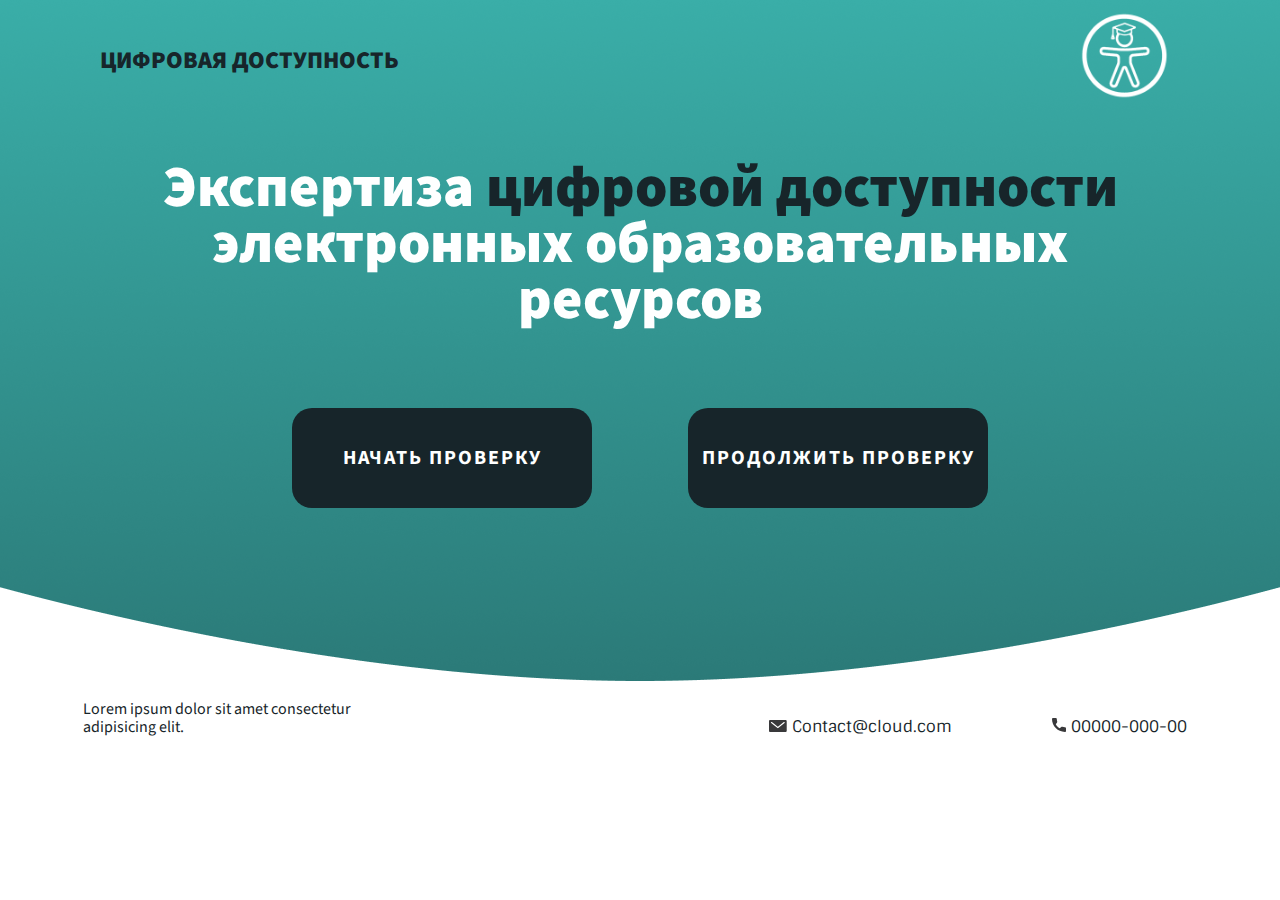
==== commit e7ae3a42: "Add files via upload" ====
--- a/index.html
+++ b/index.html
@@ -48,7 +48,7 @@
     <!-- Модальное окно -->
     <div class="popup-fade hidden">
       <div class="popup-fade__popup">
-        <button class="popup-fade__popup-close"><svg width="23" height="26" viewBox="0 0 23 26" fill="none" xmlns="http://www.w3.org/2000/svg">
+        <button class="popup-fade__popup-close"><svg width="3vw" height="3vw" viewBox="0 0 23 26" fill="none" xmlns="http://www.w3.org/2000/svg">
           <path d="M1.89014 23.991L21.8901 1.991M21.8901 24.009L1.89014 2.00902" stroke="black" stroke-width="3"/>
           </svg>
                    
--- a/css/style.css
+++ b/css/style.css
@@ -134,7 +134,7 @@
   border: none;
   font-weight: bold;
   font-size: 20px;
-  line-height: 24px;
+  line-height: 16px;
   text-align: center;
   letter-spacing: 2px;
   text-transform: uppercase;
@@ -185,8 +185,9 @@
 
 .footer {
   width: 1114px;
-  height: 269px;
-  padding-bottom: 30px;
+  padding-top: calc(30px + 150 * ((100vw - 320px) / 1600));
+  padding-top: 15%;
+  padding-bottom: 5%;
   display: flex;
   align-items: end;
   justify-content: space-between;
@@ -195,11 +196,6 @@
 @media (max-width: 1170px) {
   .footer {
     width: calc(280px + 834 * ((100vw - 320px) / 850));
-  }
-}
-@media (max-width: 1170px) {
-  .footer {
-    height: calc(80px + 189 * ((100vw - 320px) / 850));
   }
 }
 .footer__text {
@@ -223,7 +219,6 @@
   display: flex;
   justify-content: flex-end;
   font-family: "Sintony", sans-serif;
-  line-height: 27px;
   color: #17252a;
 }
 @media (max-width: 1170px) {
@@ -269,10 +264,10 @@
   padding: 50px;
   position: absolute;
   top: 6%;
-  left: 24%;
-  right: 24%;
+  left: 20%;
+  right: 20%;
   background: #c4c4c4;
-  border-radius: 10px;
+  border-radius: 5px;
   z-index: 9;
   opacity: 1;
   display: flex;
@@ -284,11 +279,16 @@
   }
 }
 .popup-fade__popup-close {
+  top: 10px;
   background: transparent;
   border: none;
   position: absolute;
-  top: 10px;
   right: 10px;
+}
+@media (max-width: 1170px) {
+  .popup-fade__popup-close {
+    top: calc(2px + 8 * ((100vw - 320px) / 850));
+  }
 }
 .popup-fade__inputs {
   font-size: 14px;
@@ -308,12 +308,12 @@
 }
 @media (max-width: 1170px) {
   .popup-fade__input {
-    font-size: calc(6px + 12 * ((100vw - 320px) / 850));
+    font-size: calc(8px + 10 * ((100vw - 320px) / 850));
   }
 }
 @media (max-width: 1170px) {
   .popup-fade__input {
-    margin-bottom: calc(2px + 2 * ((100vw - 320px) / 850));
+    margin-bottom: calc(6px + -2 * ((100vw - 320px) / 850));
   }
 }
 .popup-fade__input:not(:first-child) {
@@ -345,9 +345,9 @@
   margin-top: 16px;
   text-transform: uppercase;
   font-weight: 900;
-  letter-spacing: 2px;
+  letter-spacing: 1px;
   border: none;
-  border-radius: 15px;
+  border-radius: 10px;
   margin-left: auto;
   background-color: #17252a;
   color: #feffff;
@@ -378,7 +378,7 @@
 }
 @media (max-width: 1170px) {
   .popup-fade__ps {
-    font-size: calc(4px + 8 * ((100vw - 320px) / 850));
+    font-size: calc(6px + 6 * ((100vw - 320px) / 850));
   }
 }
 
@@ -395,7 +395,7 @@
 }
 .check-main__buttons {
   padding: 8px;
-  width: 90%;
+  width: 84%;
   margin: auto;
   display: flex;
   align-items: center;
@@ -454,12 +454,12 @@
 }
 @media (max-width: 1170px) {
   .check-main__btn {
-    width: calc(40px + 100 * ((100vw - 320px) / 850));
+    width: calc(50px + 90 * ((100vw - 320px) / 850));
   }
 }
 @media (max-width: 1170px) {
   .check-main__btn {
-    height: calc(10px + 40 * ((100vw - 320px) / 850));
+    height: calc(20px + 30 * ((100vw - 320px) / 850));
   }
 }
 @media (max-width: 1170px) {
@@ -517,12 +517,12 @@
 }
 @media (max-width: 1170px) {
   .check-main__btn-generation {
-    height: calc(10px + 50 * ((100vw - 320px) / 850));
+    height: calc(20px + 40 * ((100vw - 320px) / 850));
   }
 }
 @media (max-width: 1170px) {
   .check-main__btn-generation {
-    font-size: calc(4px + 14 * ((100vw - 320px) / 850));
+    font-size: calc(6px + 12 * ((100vw - 320px) / 850));
   }
 }
 .check-main__content {
@@ -535,7 +535,6 @@
   border-right: 3px solid #2b7a78;
   display: flex;
   flex-direction: column;
-  align-items: center;
   width: 13%;
 }
 @media (max-width: 1170px) {
@@ -545,8 +544,9 @@
 }
 .check-main__check-list {
   height: 90px;
-  width: 120px;
+  width: 116px;
   margin-bottom: 10px;
+  padding: 4px;
   font-size: calc(4px + 10 * ((100vw - 320px) / 1600));
   font-weight: bold;
   color: #17252a;
@@ -562,17 +562,22 @@
 }
 @media (max-width: 1170px) {
   .check-main__check-list {
-    height: calc(20px + 70 * ((100vw - 320px) / 850));
+    height: calc(30px + 60 * ((100vw - 320px) / 850));
   }
 }
 @media (max-width: 1170px) {
   .check-main__check-list {
-    width: calc(20px + 100 * ((100vw - 320px) / 850));
+    width: calc(29px + 87 * ((100vw - 320px) / 850));
   }
 }
 @media (max-width: 1170px) {
   .check-main__check-list {
     margin-bottom: calc(3px + 7 * ((100vw - 320px) / 850));
+  }
+}
+@media (max-width: 1170px) {
+  .check-main__check-list {
+    padding: calc(1px + 3 * ((100vw - 320px) / 850));
   }
 }
 .check-main__check-list-svg {
@@ -680,7 +685,7 @@
 .check-main__title {
   font-size: 20px;
   font-weight: bold;
-  line-height: 18px;
+  line-height: 14px;
   text-align: right;
   letter-spacing: 2px;
   -webkit-text-decoration-line: underline;
@@ -689,7 +694,7 @@
 }
 @media (max-width: 1170px) {
   .check-main__title {
-    font-size: calc(6px + 14 * ((100vw - 320px) / 850));
+    font-size: calc(8px + 12 * ((100vw - 320px) / 850));
   }
 }
 .check-main__per, .check-main__mist, .check-main__comm, .check-main__title-wgac {
@@ -699,12 +704,12 @@
   justify-content: space-between;
   align-items: center;
   font-weight: bold;
-  letter-spacing: 2px;
+  letter-spacing: 1px;
   color: #17252a;
 }
 @media (max-width: 1170px) {
   .check-main__per, .check-main__mist, .check-main__comm, .check-main__title-wgac {
-    padding-top: calc(10px + 10 * ((100vw - 320px) / 850));
+    padding-top: calc(5px + 15 * ((100vw - 320px) / 850));
   }
 }
 @media (max-width: 1170px) {
@@ -737,13 +742,13 @@
   }
 }
 .check-main #comm {
-  height: 20vh;
+  height: 20vw;
 }
 .check-main__wgac {
   font-size: 14px;
-  line-height: 16px;
+  line-height: 8px;
   text-align: right;
-  letter-spacing: 2.2px;
+  letter-spacing: 1px;
   color: #17252a;
 }
 @media (max-width: 1170px) {
@@ -753,6 +758,11 @@
 }
 .check-main__title-wgac {
   margin-bottom: 20px;
+}
+@media (max-width: 1170px) {
+  .check-main__title-wgac {
+    margin-bottom: calc(6px + 14 * ((100vw - 320px) / 850));
+  }
 }
 .check-main__crits {
   margin-left: 10px;
@@ -843,8 +853,8 @@
   padding: 50px;
   position: absolute;
   top: 6%;
-  left: 22vw;
-  right: 22vw;
+  left: 18vw;
+  right: 18vw;
   background: #c4c4c4;
   border-radius: 10px;
   z-index: 99;
@@ -990,7 +1000,7 @@
 }
 @media (max-width: 1170px) {
   .check-popup-fade__ok {
-    height: calc(10px + 40 * ((100vw - 320px) / 850));
+    height: calc(20px + 30 * ((100vw - 320px) / 850));
   }
 }
 @media (max-width: 1170px) {
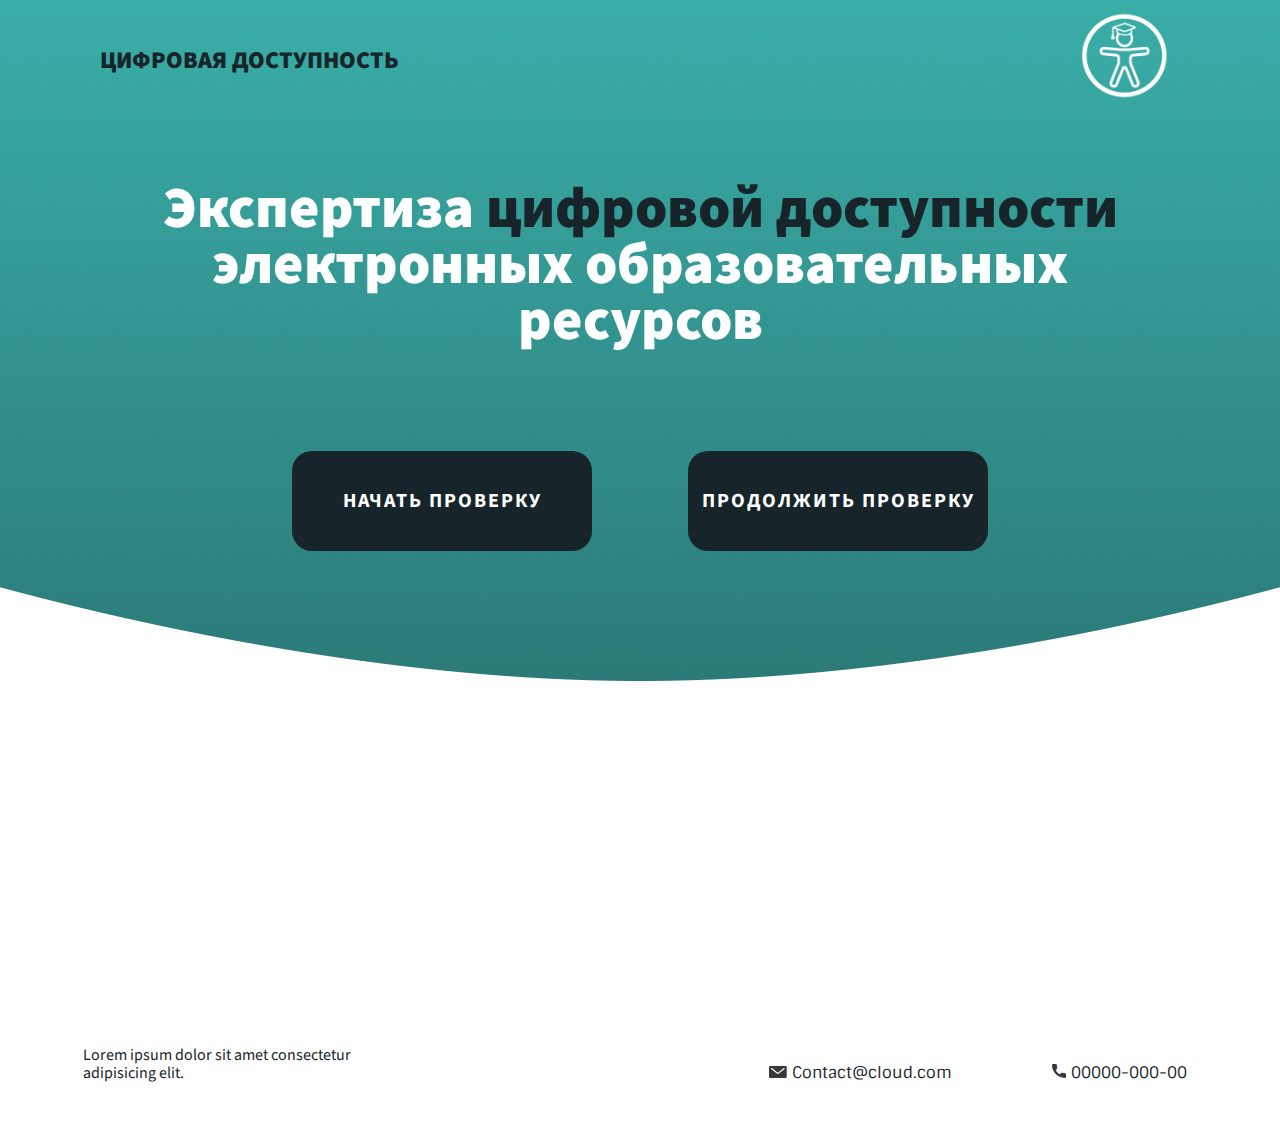
==== commit e5472790: "Add files via upload" ====
--- a/index.html
+++ b/index.html
@@ -21,9 +21,9 @@
     <!-- /header -->
     <!-- main -->
     <main class="main">
-      <div class="main__title">Экспертиза <strong class="colorize">цифровой доступности</strong>
+      <h1><div class="main__title">Экспертиза <strong class="colorize">цифровой доступности</strong>
         электронных образовательных
-        ресурсов</div>   
+        ресурсов</div></h1>
       <div class="main__cards">
           <!-- При нажатии на кнопку открывается модалка с заполнением -->
           <button class="main__button-new">Начать проверку</button>   
--- a/css/style.css
+++ b/css/style.css
@@ -185,8 +185,7 @@
 
 .footer {
   width: 1114px;
-  padding-top: calc(30px + 150 * ((100vw - 320px) / 1600));
-  padding-top: 15%;
+  padding-top: 55vh;
   padding-bottom: 5%;
   display: flex;
   align-items: end;
@@ -395,7 +394,7 @@
 }
 .check-main__buttons {
   padding: 8px;
-  width: 84%;
+  width: 90%;
   margin: auto;
   display: flex;
   align-items: center;
@@ -528,10 +527,12 @@
 .check-main__content {
   font-family: "Source Sans Pro";
   display: flex;
-  max-width: 90%;
+  width: 89%;
 }
 .check-main__check-lists {
   margin-top: 10px;
+  padding-top: 5px;
+  padding-right: 10px;
   border-right: 3px solid #2b7a78;
   display: flex;
   flex-direction: column;
@@ -540,6 +541,16 @@
 @media (max-width: 1170px) {
   .check-main__check-lists {
     margin-top: calc(5px + 5 * ((100vw - 320px) / 850));
+  }
+}
+@media (max-width: 1170px) {
+  .check-main__check-lists {
+    padding-top: calc(2px + 3 * ((100vw - 320px) / 850));
+  }
+}
+@media (max-width: 1170px) {
+  .check-main__check-lists {
+    padding-right: calc(4px + 6 * ((100vw - 320px) / 850));
   }
 }
 .check-main__check-list {
@@ -588,7 +599,7 @@
 .check-main__container {
   display: flex;
   flex-direction: column;
-  width: 90%;
+  width: 96%;
 }
 .check-main__named {
   margin: 10px;
@@ -624,7 +635,7 @@
   color: #6d7783;
   width: 100%;
   border: none;
-  border-radius: 5px;
+  border-radius: 2px;
 }
 @media (max-width: 1170px) {
   .check-main__name-check {
@@ -670,7 +681,7 @@
   }
 }
 .check-main__section {
-  padding: 25px;
+  padding: 15px;
   border-radius: 5px;
   border: 3px solid #2b7a78;
   overflow: auto;
@@ -679,13 +690,14 @@
 }
 @media (max-width: 1170px) {
   .check-main__section {
-    padding: calc(1px + 24 * ((100vw - 320px) / 850));
+    padding: calc(1px + 14 * ((100vw - 320px) / 850));
   }
 }
 .check-main__title {
   font-size: 20px;
   font-weight: bold;
-  line-height: 14px;
+  margin-top: -3vh;
+  line-height: 18px;
   text-align: right;
   letter-spacing: 2px;
   -webkit-text-decoration-line: underline;
@@ -746,7 +758,7 @@
 }
 .check-main__wgac {
   font-size: 14px;
-  line-height: 8px;
+  line-height: 18px;
   text-align: right;
   letter-spacing: 1px;
   color: #17252a;
